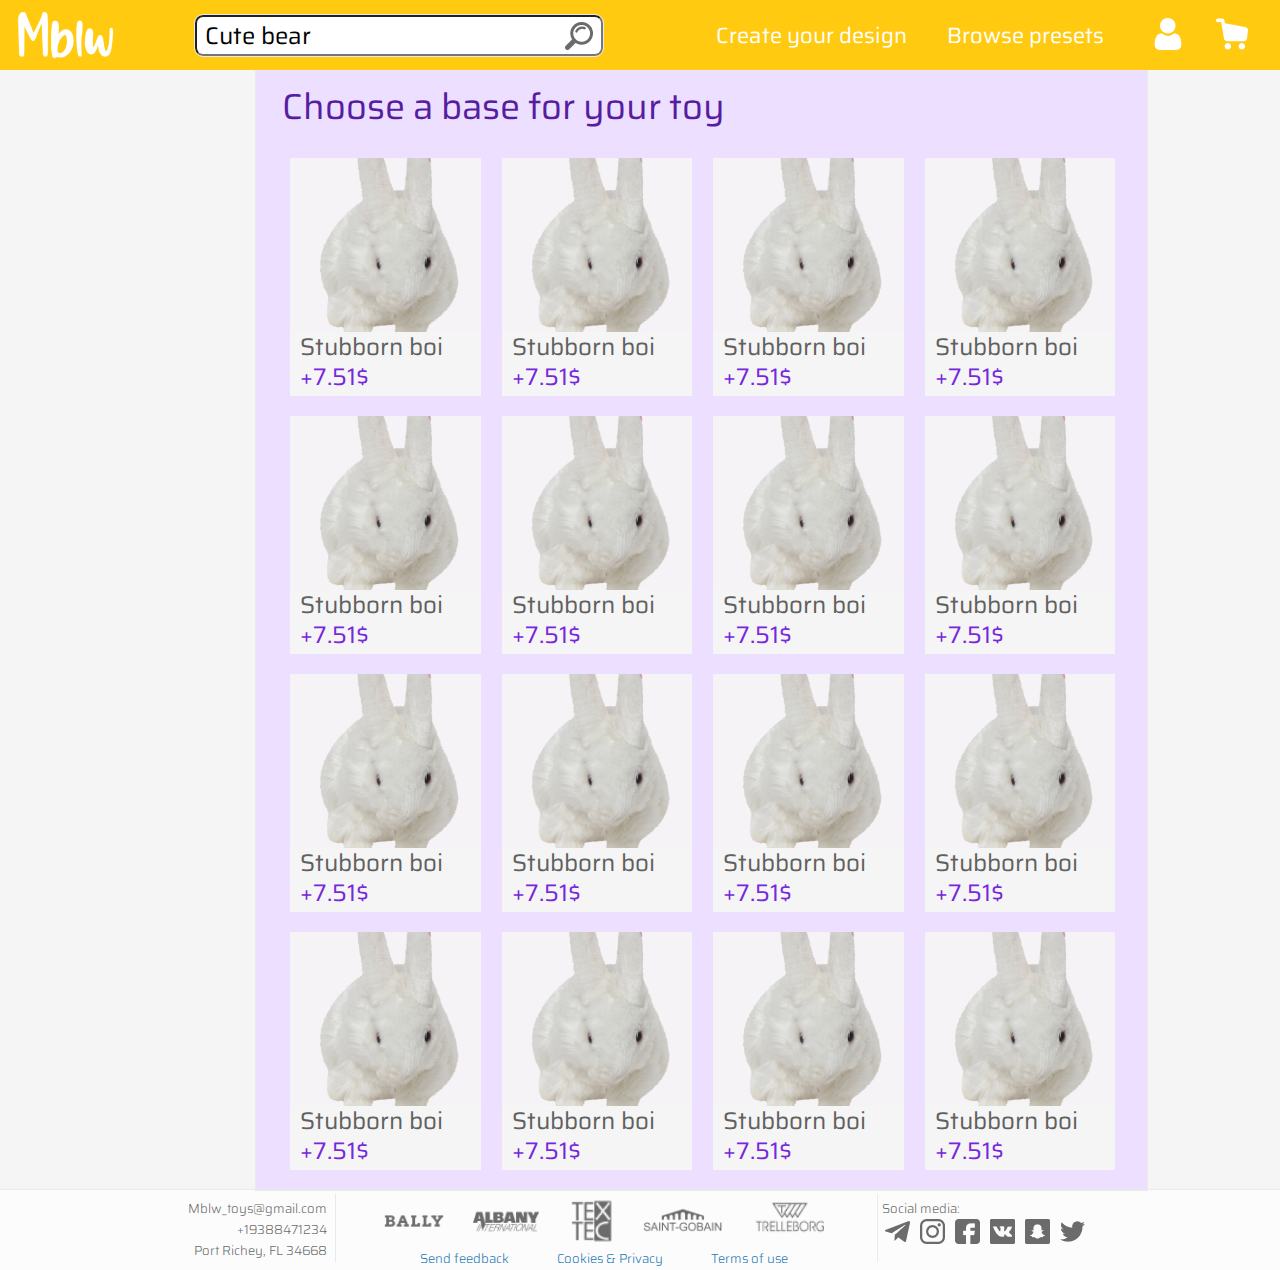
==== bases.html @ 90f0e3e6 "a" ====
<!DOCTYPE HTML>
<html>
<head>
<meta charset="utf-8">
<link href="styles.css" rel="stylesheet" type="text/css">
<title>Mblw - custom plush toys!</title>
</head>
<body>
	<div id="header">
		<a href="index.html"><img src="images/logos/logo.png" style="padding-top: 12px; padding-left: 16px; float: left; display: inline-block;"></a>
		<input type="text" id="query" value=" Cute bear">
		<a href="bases.html"><img src="images/icons/magnifier.png" style="margin-left: -38px; margin-bottom: -36px;"></a>
		<img class="header_icon_button" src="images/icons/shopping-cart.png">
		<img class="header_icon_button" src="images/icons/user.png">
		<div class="header_text_button" style="padding-right: 28px">
			Browse presets
		</div>
		<div class="header_text_button">
			<a href="bases.html">Create your design</a>
		</div>
	</div>
	<div id="shoplist">
		<h2 style="color: #571DA1; padding-top: 55px;">Choose a base for your toy</h2>
		<div class="card">
			<img src="images/toy/Base/-1117Wx1400H-4911650080-multi-MODEL.webp" style="width:100%; height: 174px; object-fit: cover;">
			<pricetag>Stubborn boi</pricetag>
			<pricetag style="color:#7827DD">+7.51$</pricetag>
		</div>
		<div class="card">
			<img src="images/toy/Base/-1117Wx1400H-4911650080-multi-MODEL.webp" style="width:100%; height: 174px; object-fit: cover;">
			<pricetag>Stubborn boi</pricetag>
			<pricetag style="color:#7827DD">+7.51$</pricetag>
		</div>
		<div class="card">
			<img src="images/toy/Base/-1117Wx1400H-4911650080-multi-MODEL.webp" style="width:100%; height: 174px; object-fit: cover;">
			<pricetag>Stubborn boi</pricetag>
			<pricetag style="color:#7827DD">+7.51$</pricetag>
		</div>
		<div class="card">
			<img src="images/toy/Base/-1117Wx1400H-4911650080-multi-MODEL.webp" style="width:100%; height: 174px; object-fit: cover;">
			<pricetag>Stubborn boi</pricetag>
			<pricetag style="color:#7827DD">+7.51$</pricetag>
		</div>
		<div class="card">
			<img src="images/toy/Base/-1117Wx1400H-4911650080-multi-MODEL.webp" style="width:100%; height: 174px; object-fit: cover;">
			<pricetag>Stubborn boi</pricetag>
			<pricetag style="color:#7827DD">+7.51$</pricetag>
		</div>
		<div class="card">
			<img src="images/toy/Base/-1117Wx1400H-4911650080-multi-MODEL.webp" style="width:100%; height: 174px; object-fit: cover;">
			<pricetag>Stubborn boi</pricetag>
			<pricetag style="color:#7827DD">+7.51$</pricetag>
		</div>
		<div class="card">
			<img src="images/toy/Base/-1117Wx1400H-4911650080-multi-MODEL.webp" style="width:100%; height: 174px; object-fit: cover;">
			<pricetag>Stubborn boi</pricetag>
			<pricetag style="color:#7827DD">+7.51$</pricetag>
		</div>
		<div class="card">
			<img src="images/toy/Base/-1117Wx1400H-4911650080-multi-MODEL.webp" style="width:100%; height: 174px; object-fit: cover;">
			<pricetag>Stubborn boi</pricetag>
			<pricetag style="color:#7827DD">+7.51$</pricetag>
		</div>
		<div class="card">
			<img src="images/toy/Base/-1117Wx1400H-4911650080-multi-MODEL.webp" style="width:100%; height: 174px; object-fit: cover;">
			<pricetag>Stubborn boi</pricetag>
			<pricetag style="color:#7827DD">+7.51$</pricetag>
		</div>
		<div class="card">
			<img src="images/toy/Base/-1117Wx1400H-4911650080-multi-MODEL.webp" style="width:100%; height: 174px; object-fit: cover;">
			<pricetag>Stubborn boi</pricetag>
			<pricetag style="color:#7827DD">+7.51$</pricetag>
		</div>
		<div class="card">
			<img src="images/toy/Base/-1117Wx1400H-4911650080-multi-MODEL.webp" style="width:100%; height: 174px; object-fit: cover;">
			<pricetag>Stubborn boi</pricetag>
			<pricetag style="color:#7827DD">+7.51$</pricetag>
		</div>
		<div class="card">
			<img src="images/toy/Base/-1117Wx1400H-4911650080-multi-MODEL.webp" style="width:100%; height: 174px; object-fit: cover;">
			<pricetag>Stubborn boi</pricetag>
			<pricetag style="color:#7827DD">+7.51$</pricetag>
		</div>
		<div class="card">
			<img src="images/toy/Base/-1117Wx1400H-4911650080-multi-MODEL.webp" style="width:100%; height: 174px; object-fit: cover;">
			<pricetag>Stubborn boi</pricetag>
			<pricetag style="color:#7827DD">+7.51$</pricetag>
		</div>
		<div class="card">
			<img src="images/toy/Base/-1117Wx1400H-4911650080-multi-MODEL.webp" style="width:100%; height: 174px; object-fit: cover;">
			<pricetag>Stubborn boi</pricetag>
			<pricetag style="color:#7827DD">+7.51$</pricetag>
		</div>
		<div class="card">
			<img src="images/toy/Base/-1117Wx1400H-4911650080-multi-MODEL.webp" style="width:100%; height: 174px; object-fit: cover;">
			<pricetag>Stubborn boi</pricetag>
			<pricetag style="color:#7827DD">+7.51$</pricetag>
		</div>
		<div class="card">
			<img src="images/toy/Base/-1117Wx1400H-4911650080-multi-MODEL.webp" style="width:100%; height: 174px; object-fit: cover;">
			<pricetag>Stubborn boi</pricetag>
			<pricetag style="color:#7827DD">+7.51$</pricetag>
		</div>
	</div>
	
	<div id="footer" align="center">
		<div align="right" style="display: inline-block; vertical-align: top; padding-top: 4px; padding-right: 4px;">
			<f>Mblw_toys@gmail.com</f><br/> <f>+19388471234</f><br/> <f>Port Richey, FL 34668</f><br/>
		</div>
		<div style="width: 1px; height: 68px; background: #EAEAEA; display: inline-block;"></div>
		<div align="center" style="display: inline-block; vertical-align: top; padding-top: 4px; padding-right: 4px;">
			<div style="display: block; padding-left: 32px; padding-right: 32px;">
				<img class="footer_picture" src="images/logos/bally.png">
				<img class="footer_picture" src="images/logos/albany-international.png">
				<img class="footer_picture" src="images/logos/Group.png">
				<img class="footer_picture" src="images/logos/saint-gobain.png">
				<img class="footer_picture" src="images/logos/trelleborg.png">
			</div>
			<div class="footer_text_button">Send feedback</div>
			<div class="footer_text_button">Cookies & Privacy</div>
			<div class="footer_text_button">Terms of use</div>
		</div>
		
		<div style="width: 1px; height: 68px; background: #EAEAEA; display: inline-block;"></div>
		<div align="left" style="display: inline-block; vertical-align: top; padding-top: 4px; padding-right: 4px;">
			<f>Social media:</f><br/>
			<img class="social_logo" src="images/icons/telegram.png">
			<img class="social_logo" src="images/icons/instagram-logo.png">
			<img class="social_logo" src="images/icons/facebook.png">
			<img class="social_logo" src="images/icons/vk-reproductor.png">
			<img class="social_logo" src="images/icons/snapchat.png">
			<img class="social_logo" src="images/icons/twitter.png">
		</div>
	</div>
</body>
</html>
---- styles.css ----
@charset "utf-8";
@import url('https://fonts.googleapis.com/css2?family=Saira&display=swap');
/* CSS Document */

body{
	background: #F5F5F5;
	margin: 0px;
}

#header{
	background: #FFCA0F;
	width: 100%;
	height: 70px;
	position: fixed;
}

.header_text_button{ 
	margin-left: 20px;
	margin-right: 20px;
	margin-top: 18px;
	font-family: 'Saira', sans-serif;
	font: bold;
	font-size: 22px;
	color: white;
	display: inline-block; 
	float: right;
}

.header_icon_button{ 
	display: inline-block; 
	float: right; 
	padding-top: 18px; 
	padding-right: 32px; 
	width: 32px;
	height: 32px;
}

#query{
	font-family: 'Saira', sans-serif;
	display: inline-block; 
	float: left; 
	height: 35px; 
	width: 400px; 
	margin-top: 15px; 
	margin-left: 80px;
	font-size: 24px;
	border-radius: 8px;
	outline: 1px solid #EAEAEA;
}

#landing{
	width: 80%;
	margin-left: 10%;
	background: #FFF;
	outline: 1px solid #EAEAEA;	
	display: inline-block;
}

#shoplist{
	width: 67.6%;
	margin-left: 20%;
	padding-left: 2%;
	display: inline-block;
	background: #EDDFFF;
	outline: 1px solid #EAEAEA;	
}

.card{
	width: 22%;
	margin-left: 1%;
	margin-right: 1%;
	background: #F5F5F5;
	display: inline-block;
	margin-bottom: 20px;
}

.landing_button{
	font-family: 'Saira', sans-serif;
	font-size: 24px;
	font-weight: 400;
	color: white;
	width: 355px;
	height: 44px;
	border-radius: 12px;
	padding-top: 6px;
	margin-top: 50px;
}

.footer_picture{
	height: 46px;
	padding-left: 12px;
	padding-right: 12px;
}

.footer_text_button{ 
	margin-left: 22px;
	margin-right: 22px;
	font-family: 'Saira', sans-serif;
	font-weight: 300;
	font-size: 13px;
	vertical-align: top;
	color: #1D79B3;
	display: inline-block; 
}

.social_logo{
	height: 25px;
	padding-left: 3px;
	padding-right: 3px;
}

h1{
	font-family: 'Saira', sans-serif;
	font-size: 64px;
	font-weight: 400;
	line-height: 120%;
}

h2{
	font-family: 'Saira', sans-serif;
	font-size: 36px;
	font-weight: 400;
	line-height: 120%;
}

pricetag{
	padding-left: 10px;
	color: #606060;
	font-family: 'Saira', sans-serif;
	font-size: 24px;
	font-weight: 400;
	display: block;
	margin-top: -8px;
}


p{
	font-family: 'Saira', sans-serif;
	font-size: 24px;
	font-weight: 300;
}

f{
	font-family: 'Saira', sans-serif;
	font-size: 13px;
	font-weight: 300;
}

a{
	text-decoration:none;
	color: inherit;
}

#footer{
	background: #FCFCFC;
	width: 100%;
	height: 76px;
	outline: 1px solid #EAEAEA;	
	padding-top: 4px;
	color: #6B6B6B;
}

#clear{ 
	clear: both; 
}
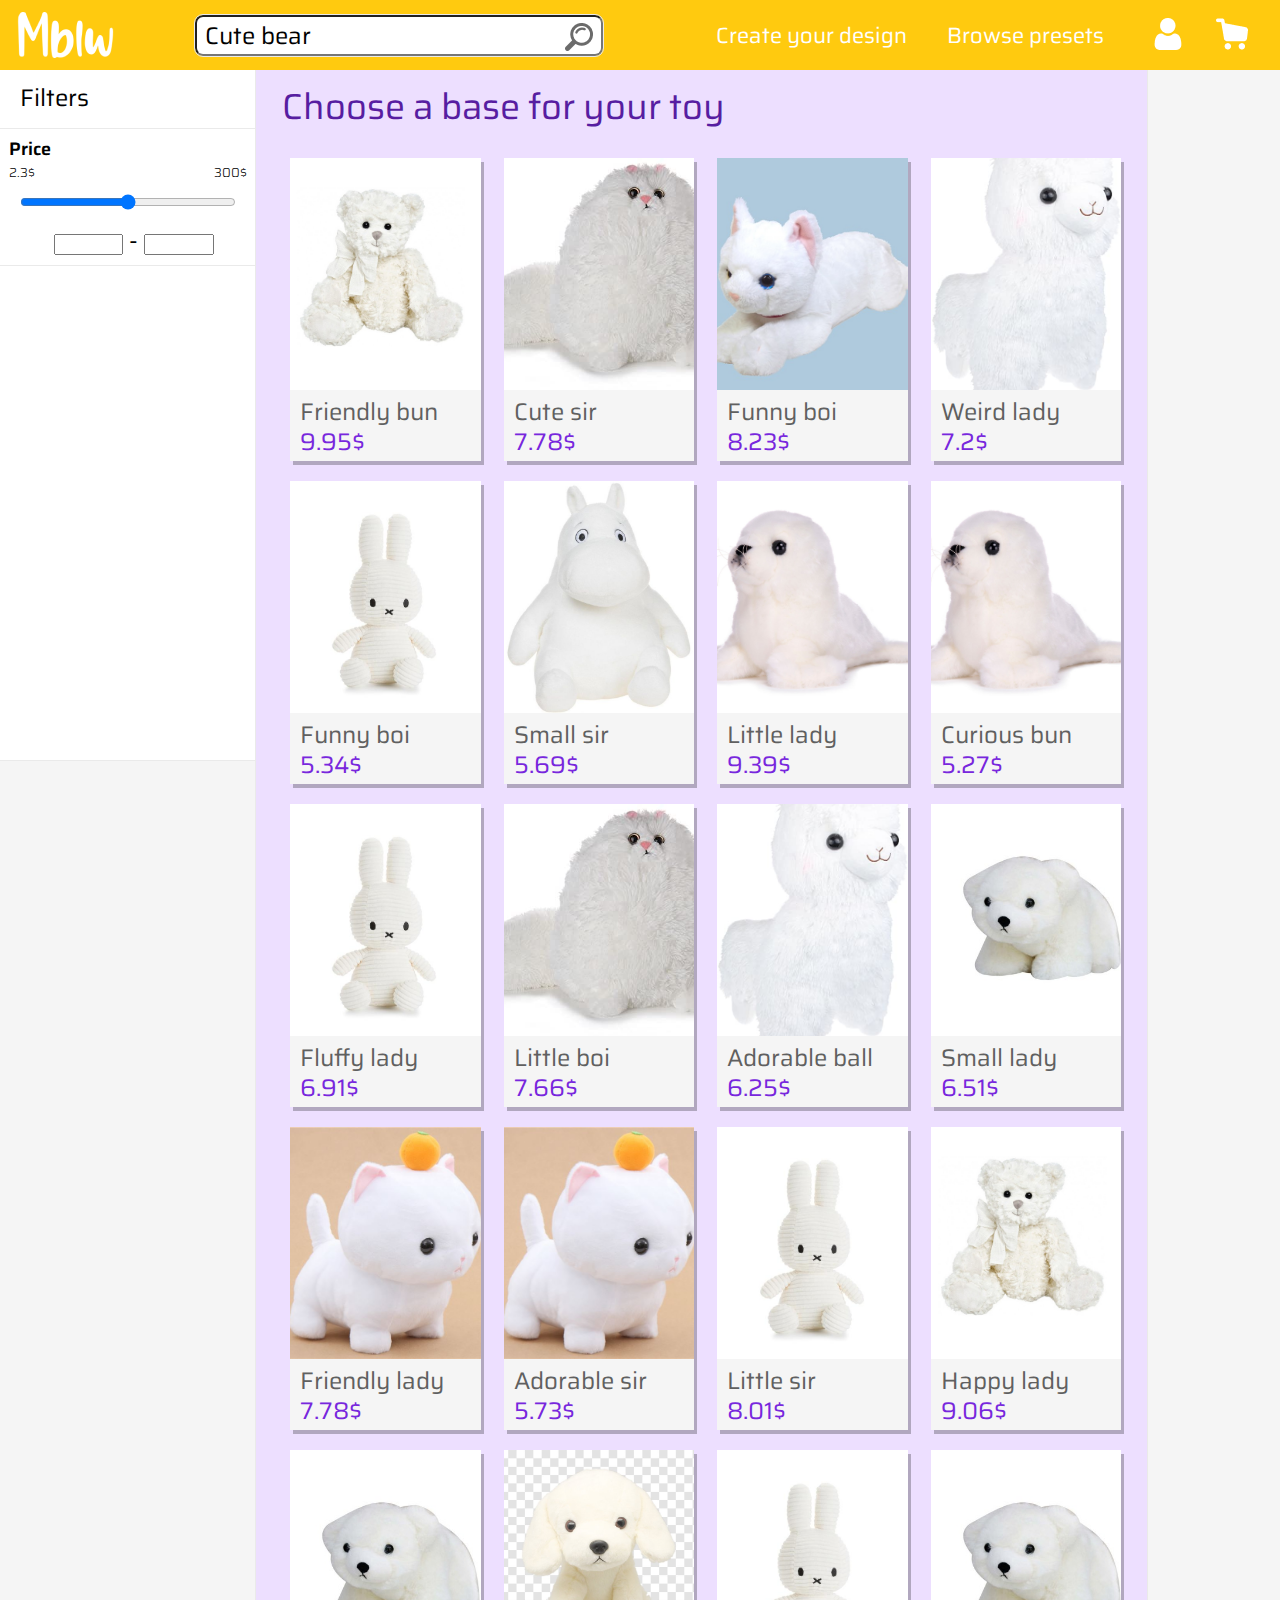
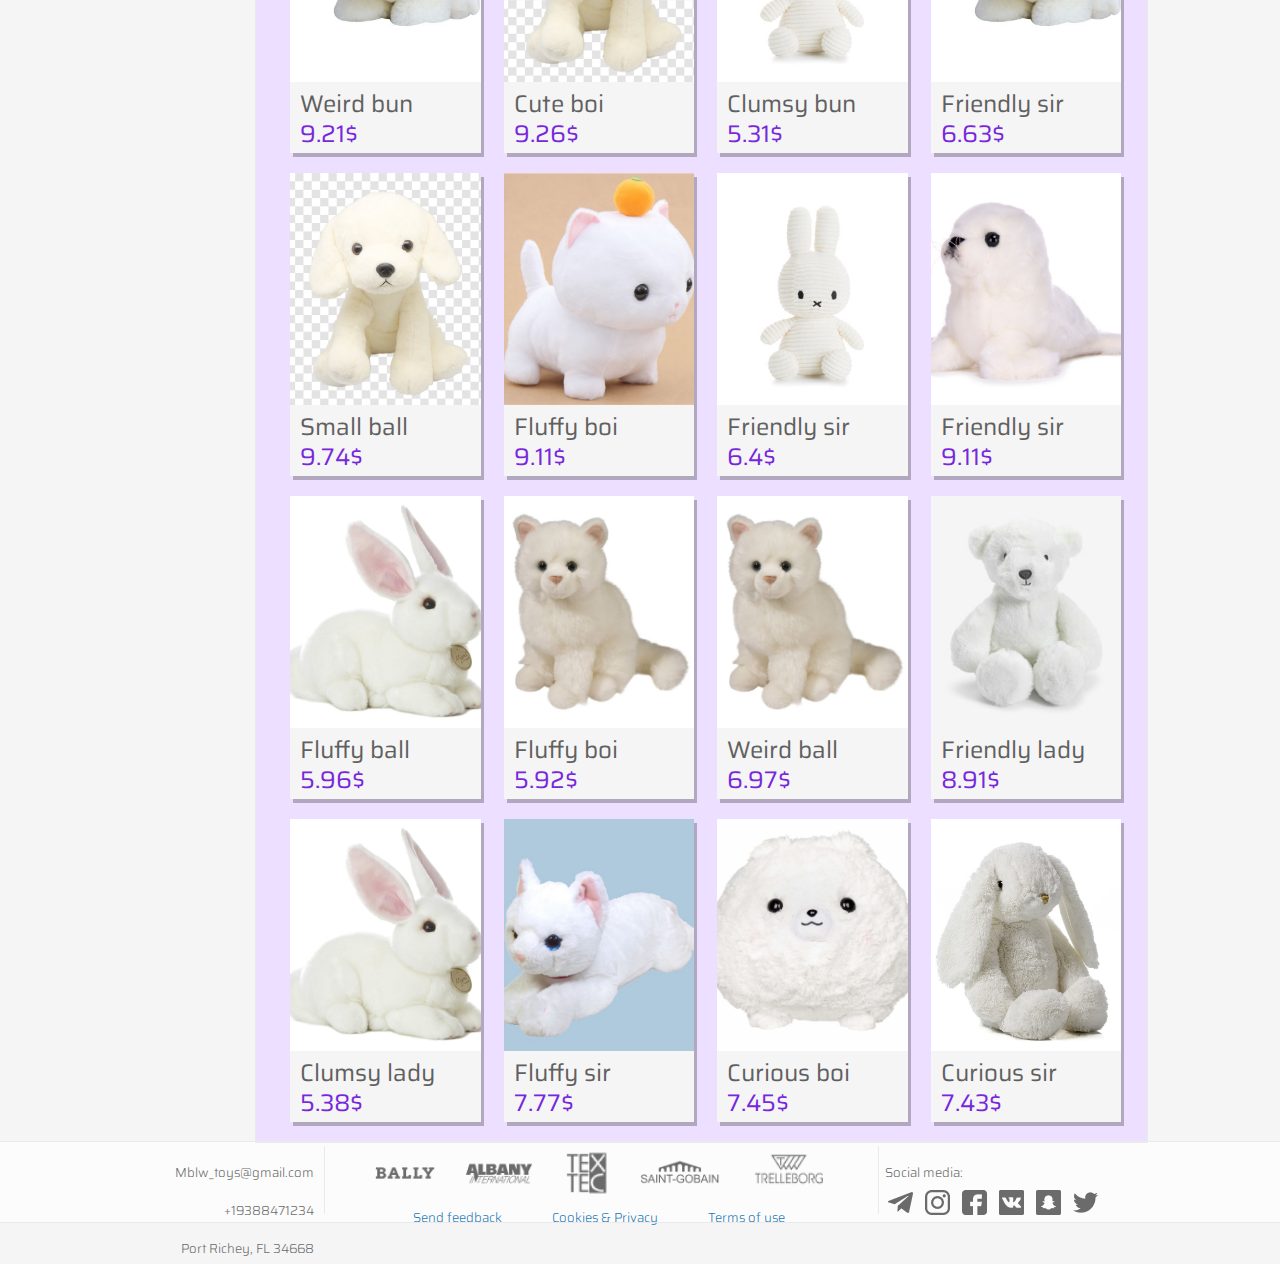
==== commit 92dbda37: "added js" ====
--- a/bases.html
+++ b/bases.html
@@ -5,11 +5,12 @@
 <link href="styles.css" rel="stylesheet" type="text/css">
 <title>Mblw - custom plush toys!</title>
 </head>
-<body>
+<body onload="initialize_list()">
+
 	<div id="header">
 		<a href="index.html"><img src="images/logos/logo.png" style="padding-top: 12px; padding-left: 16px; float: left; display: inline-block;"></a>
 		<input type="text" id="query" value=" Cute bear">
-		<a href="bases.html"><img src="images/icons/magnifier.png" style="margin-left: -38px; margin-bottom: -36px;"></a>
+		<a href="bases.html"><strong><img src="images/icons/magnifier.png" style="margin-left: -38px; margin-bottom: -24px;"></strong></a>
 		<img class="header_icon_button" src="images/icons/shopping-cart.png">
 		<img class="header_icon_button" src="images/icons/user.png">
 		<div class="header_text_button" style="padding-right: 28px">
@@ -19,87 +20,178 @@
 			<a href="bases.html">Create your design</a>
 		</div>
 	</div>
+	<div id="filters">
+		<h3 style="margin-left: 20px; margin-bottom: 16px;">Filters</h3>
+		<div id="price_filter">
+			<h4 style="padding-left: 9px; float: left; display: block; width: 100%; margin-bottom: 2px; margin-top: 10px;">Price</h4>
+			<f style="padding-left: 9px; float: left; display: flex;">2.3$</f>
+			<f style="padding-right: 9px; float: right; display: flex;">300$</f>
+			<input type="range" id="price" min="1" max="1000">
+			<input type="number" style="width: 24%; margin-left: 21%; margin-bottom: 10px;"> -
+			<input type="number" style="width: 24%; margin-bottom: 10px;">
+		</div>
+	</div>
 	<div id="shoplist">
 		<h2 style="color: #571DA1; padding-top: 55px;">Choose a base for your toy</h2>
 		<div class="card">
-			<img src="images/toy/Base/-1117Wx1400H-4911650080-multi-MODEL.webp" style="width:100%; height: 174px; object-fit: cover;">
-			<pricetag>Stubborn boi</pricetag>
-			<pricetag style="color:#7827DD">+7.51$</pricetag>
-		</div>
-		<div class="card">
-			<img src="images/toy/Base/-1117Wx1400H-4911650080-multi-MODEL.webp" style="width:100%; height: 174px; object-fit: cover;">
-			<pricetag>Stubborn boi</pricetag>
-			<pricetag style="color:#7827DD">+7.51$</pricetag>
-		</div>
-		<div class="card">
-			<img src="images/toy/Base/-1117Wx1400H-4911650080-multi-MODEL.webp" style="width:100%; height: 174px; object-fit: cover;">
-			<pricetag>Stubborn boi</pricetag>
-			<pricetag style="color:#7827DD">+7.51$</pricetag>
-		</div>
-		<div class="card">
-			<img src="images/toy/Base/-1117Wx1400H-4911650080-multi-MODEL.webp" style="width:100%; height: 174px; object-fit: cover;">
-			<pricetag>Stubborn boi</pricetag>
-			<pricetag style="color:#7827DD">+7.51$</pricetag>
-		</div>
-		<div class="card">
-			<img src="images/toy/Base/-1117Wx1400H-4911650080-multi-MODEL.webp" style="width:100%; height: 174px; object-fit: cover;">
-			<pricetag>Stubborn boi</pricetag>
-			<pricetag style="color:#7827DD">+7.51$</pricetag>
-		</div>
-		<div class="card">
-			<img src="images/toy/Base/-1117Wx1400H-4911650080-multi-MODEL.webp" style="width:100%; height: 174px; object-fit: cover;">
-			<pricetag>Stubborn boi</pricetag>
-			<pricetag style="color:#7827DD">+7.51$</pricetag>
-		</div>
-		<div class="card">
-			<img src="images/toy/Base/-1117Wx1400H-4911650080-multi-MODEL.webp" style="width:100%; height: 174px; object-fit: cover;">
-			<pricetag>Stubborn boi</pricetag>
-			<pricetag style="color:#7827DD">+7.51$</pricetag>
-		</div>
-		<div class="card">
-			<img src="images/toy/Base/-1117Wx1400H-4911650080-multi-MODEL.webp" style="width:100%; height: 174px; object-fit: cover;">
-			<pricetag>Stubborn boi</pricetag>
-			<pricetag style="color:#7827DD">+7.51$</pricetag>
-		</div>
-		<div class="card">
-			<img src="images/toy/Base/-1117Wx1400H-4911650080-multi-MODEL.webp" style="width:100%; height: 174px; object-fit: cover;">
-			<pricetag>Stubborn boi</pricetag>
-			<pricetag style="color:#7827DD">+7.51$</pricetag>
-		</div>
-		<div class="card">
-			<img src="images/toy/Base/-1117Wx1400H-4911650080-multi-MODEL.webp" style="width:100%; height: 174px; object-fit: cover;">
-			<pricetag>Stubborn boi</pricetag>
-			<pricetag style="color:#7827DD">+7.51$</pricetag>
-		</div>
-		<div class="card">
-			<img src="images/toy/Base/-1117Wx1400H-4911650080-multi-MODEL.webp" style="width:100%; height: 174px; object-fit: cover;">
-			<pricetag>Stubborn boi</pricetag>
-			<pricetag style="color:#7827DD">+7.51$</pricetag>
-		</div>
-		<div class="card">
-			<img src="images/toy/Base/-1117Wx1400H-4911650080-multi-MODEL.webp" style="width:100%; height: 174px; object-fit: cover;">
-			<pricetag>Stubborn boi</pricetag>
-			<pricetag style="color:#7827DD">+7.51$</pricetag>
-		</div>
-		<div class="card">
-			<img src="images/toy/Base/-1117Wx1400H-4911650080-multi-MODEL.webp" style="width:100%; height: 174px; object-fit: cover;">
-			<pricetag>Stubborn boi</pricetag>
-			<pricetag style="color:#7827DD">+7.51$</pricetag>
-		</div>
-		<div class="card">
-			<img src="images/toy/Base/-1117Wx1400H-4911650080-multi-MODEL.webp" style="width:100%; height: 174px; object-fit: cover;">
-			<pricetag>Stubborn boi</pricetag>
-			<pricetag style="color:#7827DD">+7.51$</pricetag>
-		</div>
-		<div class="card">
-			<img src="images/toy/Base/-1117Wx1400H-4911650080-multi-MODEL.webp" style="width:100%; height: 174px; object-fit: cover;">
-			<pricetag>Stubborn boi</pricetag>
-			<pricetag style="color:#7827DD">+7.51$</pricetag>
-		</div>
-		<div class="card">
-			<img src="images/toy/Base/-1117Wx1400H-4911650080-multi-MODEL.webp" style="width:100%; height: 174px; object-fit: cover;">
-			<pricetag>Stubborn boi</pricetag>
-			<pricetag style="color:#7827DD">+7.51$</pricetag>
+			<img src="images/toy/Base/ (1).jpg" class="card_img">
+			<nametag>Stubborn boi</nametag>
+			<pricetag>300$</pricetag>
+		</div>
+		<div class="card">
+			<img src="images/toy/Base/ (20).jpg" class="card_img">
+			<nametag>Happy bear</nametag>
+			<pricetag>300$</pricetag>
+		</div>
+		<div class="card">
+			<img src="images/toy/Base/ (1).jpg" class="card_img">
+			<nametag>Stubborn boi</nametag>
+			<pricetag>300$</pricetag>
+		</div>
+		<div class="card">
+			<img src="images/toy/Base/ (20).jpg" class="card_img">
+			<nametag>Happy bear</nametag>
+			<pricetag>300$</pricetag>
+		</div>
+		<div class="card">
+			<img src="images/toy/Base/ (1).jpg" class="card_img">
+			<nametag>Stubborn boi</nametag>
+			<pricetag>300$</pricetag>
+		</div>
+		<div class="card">
+			<img src="images/toy/Base/ (20).jpg" class="card_img">
+			<nametag>Happy bear</nametag>
+			<pricetag>300$</pricetag>
+		</div>
+		<div class="card">
+			<img src="images/toy/Base/ (1).jpg" class="card_img">
+			<nametag>Stubborn boi</nametag>
+			<pricetag>300$</pricetag>
+		</div>
+		<div class="card">
+			<img src="images/toy/Base/ (20).jpg" class="card_img">
+			<nametag>Happy bear</nametag>
+			<pricetag>300$</pricetag>
+		</div>
+		<div class="card">
+			<img src="images/toy/Base/ (1).jpg" class="card_img">
+			<nametag>Stubborn boi</nametag>
+			<pricetag>300$</pricetag>
+		</div>
+		<div class="card">
+			<img src="images/toy/Base/ (20).jpg" class="card_img">
+			<nametag>Happy bear</nametag>
+			<pricetag>300$</pricetag>
+		</div>
+		<div class="card">
+			<img src="images/toy/Base/ (1).jpg" class="card_img">
+			<nametag>Stubborn boi</nametag>
+			<pricetag>300$</pricetag>
+		</div>
+		<div class="card">
+			<img src="images/toy/Base/ (20).jpg" class="card_img">
+			<nametag>Happy bear</nametag>
+			<pricetag>300$</pricetag>
+		</div>
+		<div class="card">
+			<img src="images/toy/Base/ (1).jpg" class="card_img">
+			<nametag>Stubborn boi</nametag>
+			<pricetag>300$</pricetag>
+		</div>
+		<div class="card">
+			<img src="images/toy/Base/ (20).jpg" class="card_img">
+			<nametag>Happy bear</nametag>
+			<pricetag>300$</pricetag>
+		</div>
+		<div class="card">
+			<img src="images/toy/Base/ (1).jpg" class="card_img">
+			<nametag>Stubborn boi</nametag>
+			<pricetag>300$</pricetag>
+		</div>
+		<div class="card">
+			<img src="images/toy/Base/ (20).jpg" class="card_img">
+			<nametag>Happy bear</nametag>
+			<pricetag>300$</pricetag>
+		</div>
+		<div class="card">
+			<img src="images/toy/Base/ (1).jpg" class="card_img">
+			<nametag>Stubborn boi</nametag>
+			<pricetag>300$</pricetag>
+		</div>
+		<div class="card">
+			<img src="images/toy/Base/ (20).jpg" class="card_img">
+			<nametag>Happy bear</nametag>
+			<pricetag>300$</pricetag>
+		</div>
+		<div class="card">
+			<img src="images/toy/Base/ (1).jpg" class="card_img">
+			<nametag>Stubborn boi</nametag>
+			<pricetag>300$</pricetag>
+		</div>
+		<div class="card">
+			<img src="images/toy/Base/ (20).jpg" class="card_img">
+			<nametag>Happy bear</nametag>
+			<pricetag>300$</pricetag>
+		</div>
+		<div class="card">
+			<img src="images/toy/Base/ (1).jpg" class="card_img">
+			<nametag>Stubborn boi</nametag>
+			<pricetag>300$</pricetag>
+		</div>
+		<div class="card">
+			<img src="images/toy/Base/ (20).jpg" class="card_img">
+			<nametag>Happy bear</nametag>
+			<pricetag>300$</pricetag>
+		</div>
+		<div class="card">
+			<img src="images/toy/Base/ (1).jpg" class="card_img">
+			<nametag>Stubborn boi</nametag>
+			<pricetag>300$</pricetag>
+		</div>
+		<div class="card">
+			<img src="images/toy/Base/ (20).jpg" class="card_img">
+			<nametag>Happy bear</nametag>
+			<pricetag>300$</pricetag>
+		</div>
+		<div class="card">
+			<img src="images/toy/Base/ (1).jpg" class="card_img">
+			<nametag>Stubborn boi</nametag>
+			<pricetag>300$</pricetag>
+		</div>
+		<div class="card">
+			<img src="images/toy/Base/ (20).jpg" class="card_img">
+			<nametag>Happy bear</nametag>
+			<pricetag>300$</pricetag>
+		</div>
+		<div class="card">
+			<img src="images/toy/Base/ (1).jpg" class="card_img">
+			<nametag>Stubborn boi</nametag>
+			<pricetag>300$</pricetag>
+		</div>
+		<div class="card">
+			<img src="images/toy/Base/ (20).jpg" class="card_img">
+			<nametag>Happy bear</nametag>
+			<pricetag>300$</pricetag>
+		</div>
+		<div class="card">
+			<img src="images/toy/Base/ (1).jpg" class="card_img">
+			<nametag>Stubborn boi</nametag>
+			<pricetag>300$</pricetag>
+		</div>
+		<div class="card">
+			<img src="images/toy/Base/ (20).jpg" class="card_img">
+			<nametag>Happy bear</nametag>
+			<pricetag>300$</pricetag>
+		</div>
+		<div class="card">
+			<img src="images/toy/Base/ (1).jpg" class="card_img">
+			<nametag>Stubborn boi</nametag>
+			<pricetag>300$</pricetag>
+		</div>
+		<div class="card">
+			<img src="images/toy/Base/ (20).jpg" class="card_img">
+			<nametag>Happy bear</nametag>
+			<pricetag>300$</pricetag>
 		</div>
 	</div>
 	
@@ -132,5 +224,6 @@
 			<img class="social_logo" src="images/icons/twitter.png">
 		</div>
 	</div>
+	<script src="random_list.js"></script>
 </body>
 </html>
--- a/styles.css
+++ b/styles.css
@@ -3,6 +3,8 @@
 /* CSS Document */
 
 body{
+	font-family: 'Saira', sans-serif;
+	font-size: 24px;
 	background: #F5F5F5;
 	margin: 0px;
 }
@@ -48,6 +50,12 @@
 	outline: 1px solid #EAEAEA;
 }
 
+#price{
+	width: 84%;	
+	margin-left: 8%;
+	margin-bottom: 12px;
+}
+
 #landing{
 	width: 80%;
 	margin-left: 10%;
@@ -58,11 +66,28 @@
 
 #shoplist{
 	width: 67.6%;
-	margin-left: 20%;
 	padding-left: 2%;
 	display: inline-block;
 	background: #EDDFFF;
 	outline: 1px solid #EAEAEA;	
+}
+
+#filters{
+	padding-top: 60px;
+	width: 20%;
+	display: inline-block;
+	background: #FFF;
+	outline: 1px solid #EAEAEA;	
+	height: 700px;
+	float: left;
+}
+
+#price_filter{
+	width: 100%;
+	display: inline-block;
+	background: #FFF;
+	outline: 1px solid #EAEAEA;	
+	float: left;
 }
 
 .card{
@@ -72,6 +97,13 @@
 	background: #F5F5F5;
 	display: inline-block;
 	margin-bottom: 20px;
+	box-shadow: 3px 4px rgba(0, 0, 0, .25);
+}
+
+.card_img{
+	width:100%; 
+	height: 232px; 
+	object-fit: cover;
 }
 
 .landing_button{
@@ -123,9 +155,24 @@
 	line-height: 120%;
 }
 
+h3{
+	font-family: 'Saira', sans-serif;
+	font-size: 24px;
+	font-weight: 400;
+	line-height: 120%;
+}
+
+h4{
+	font-family: 'Saira', sans-serif;
+	font-size: 18px;
+	font-weight: 600;
+	line-height: 120%;
+}
+
+
 pricetag{
 	padding-left: 10px;
-	color: #606060;
+	color: #7827DD;
 	font-family: 'Saira', sans-serif;
 	font-size: 24px;
 	font-weight: 400;
@@ -133,6 +180,15 @@
 	margin-top: -8px;
 }
 
+nametag{
+	padding-left: 10px;
+	color: #606060;
+	font-family: 'Saira', sans-serif;
+	font-size: 24px;
+	font-weight: 400;
+	display: block;
+	margin-top: -8px;
+}
 
 p{
 	font-family: 'Saira', sans-serif;
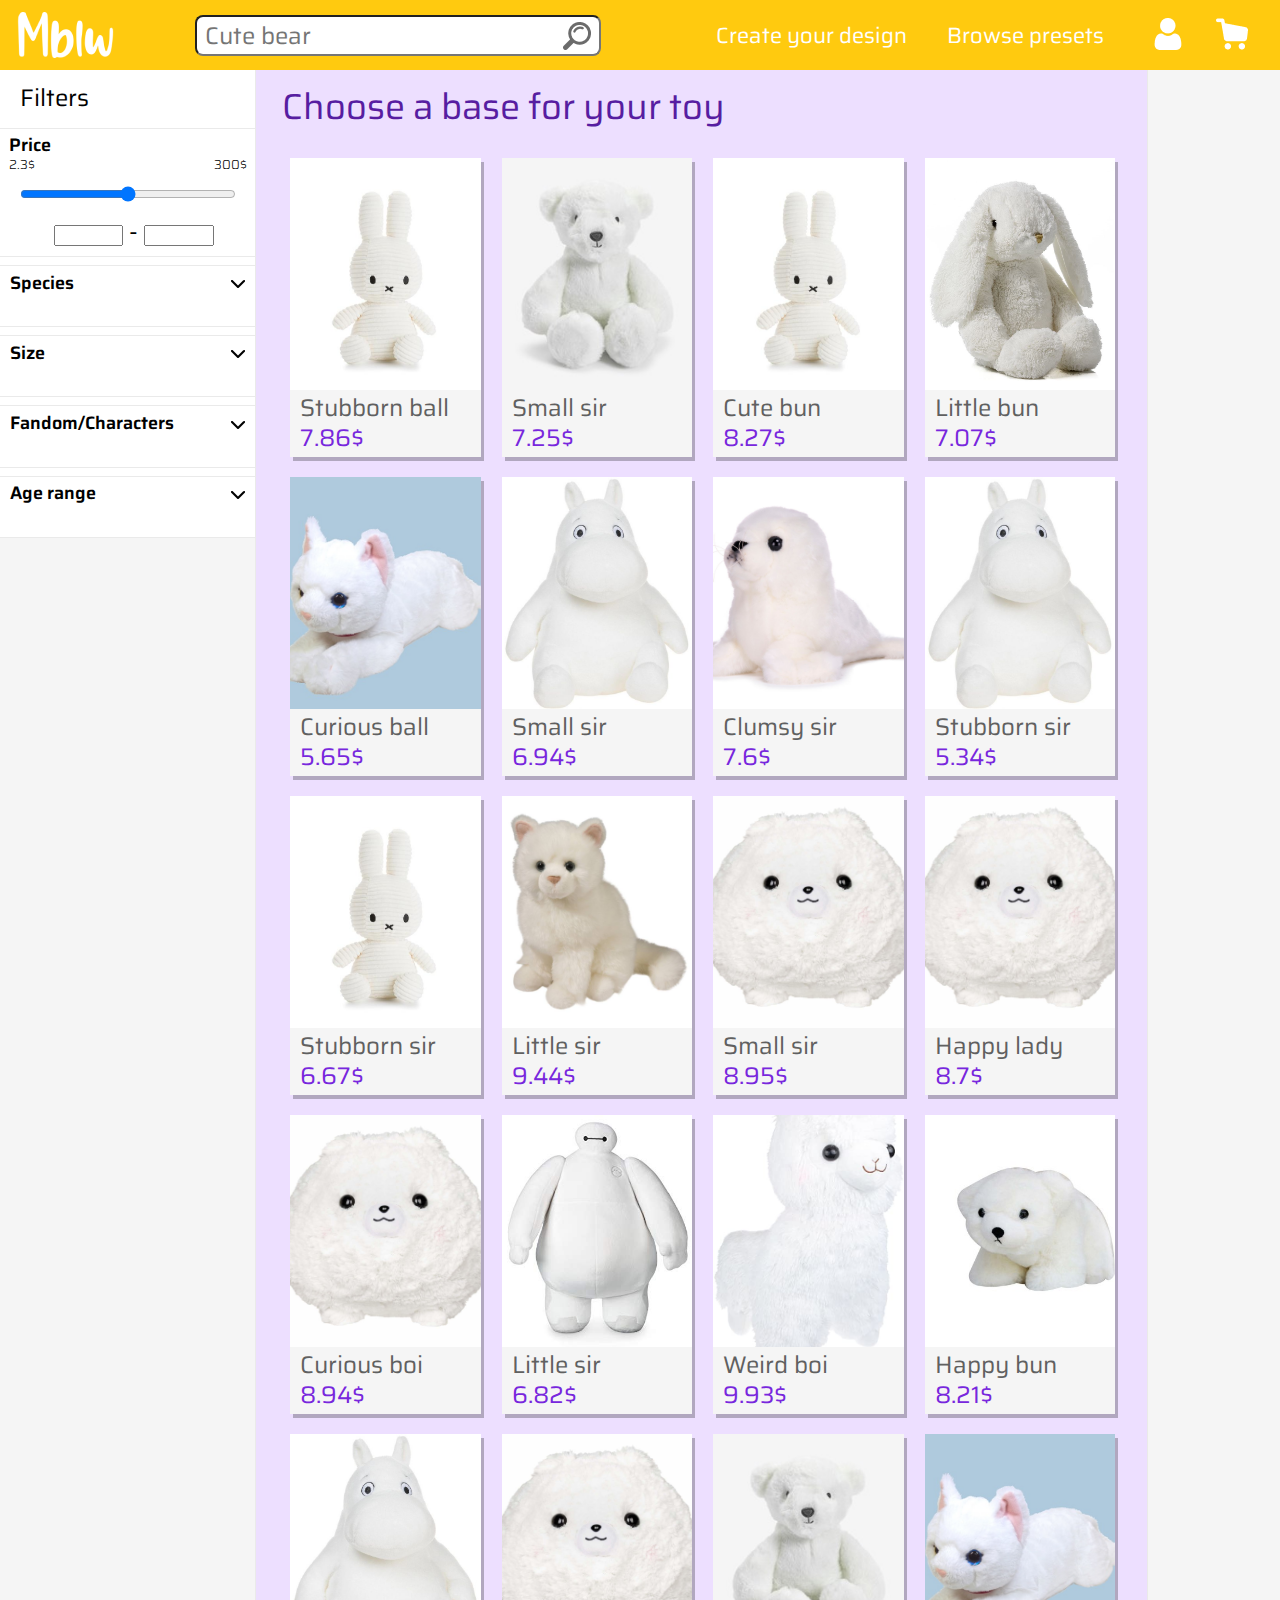
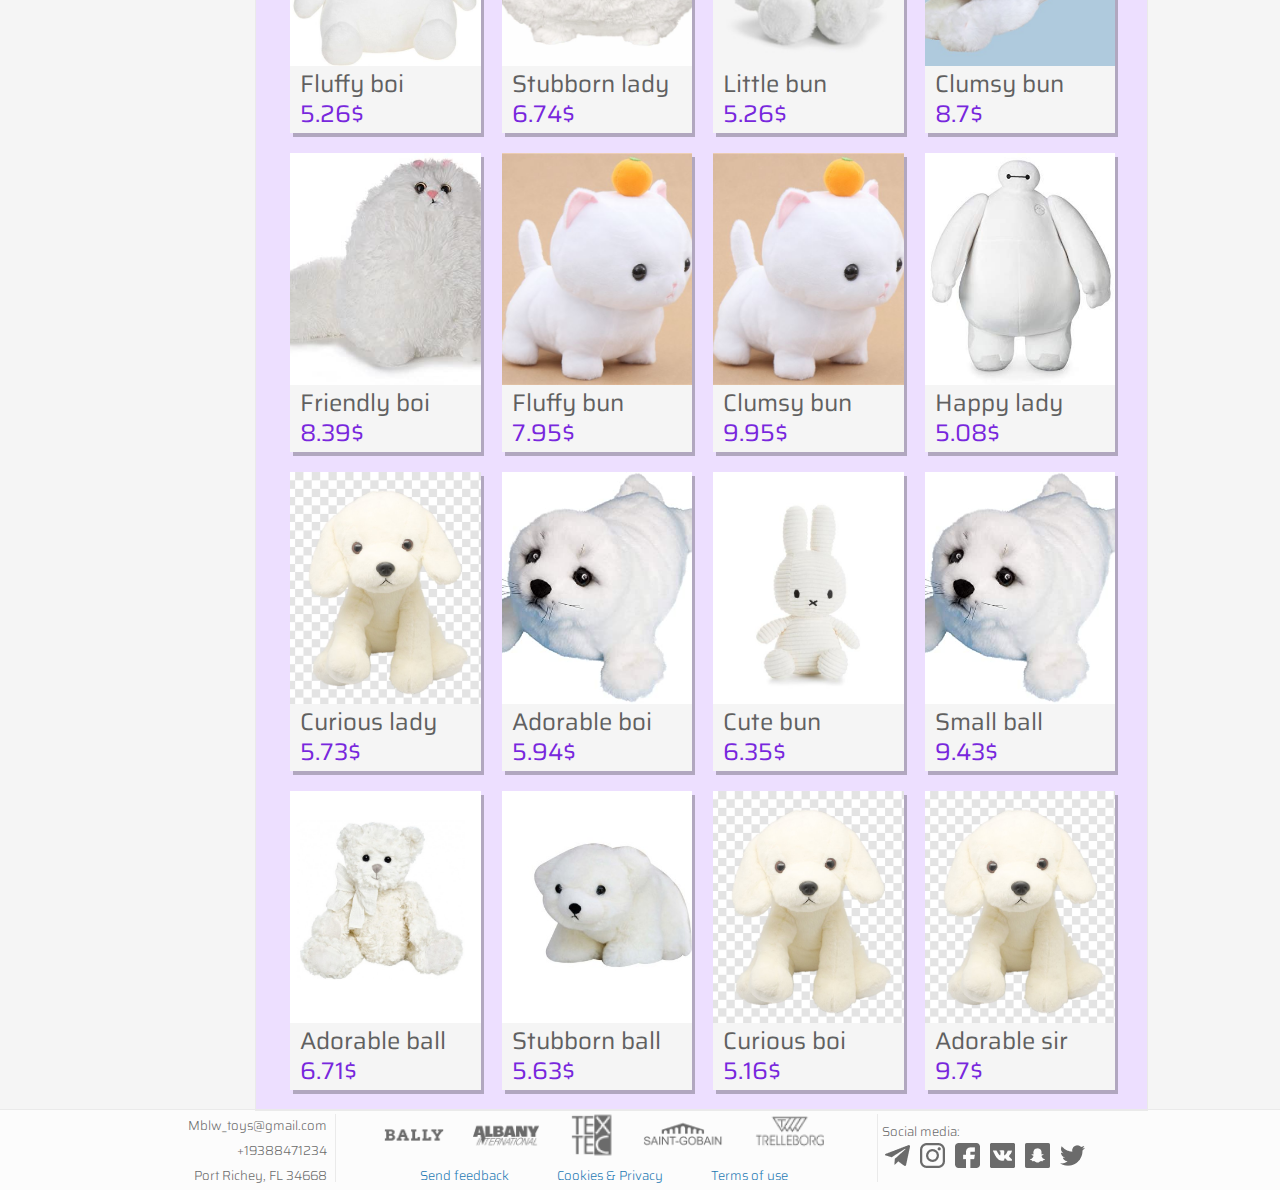
==== commit 58edc7db: "finished the second page" ====
--- a/bases.html
+++ b/bases.html
@@ -9,8 +9,8 @@
 
 	<div id="header">
 		<a href="index.html"><img src="images/logos/logo.png" style="padding-top: 12px; padding-left: 16px; float: left; display: inline-block;"></a>
-		<input type="text" id="query" value=" Cute bear">
-		<a href="bases.html"><strong><img src="images/icons/magnifier.png" style="margin-left: -38px; margin-bottom: -24px;"></strong></a>
+		<input type="text" id="query" placeholder="Cute bear">
+		<a href="bases.html"><strong><img src="images/icons/magnifier.png" style="margin-left: -38px; margin-bottom: -32px;"></strong></a>
 		<img class="header_icon_button" src="images/icons/shopping-cart.png">
 		<img class="header_icon_button" src="images/icons/user.png">
 		<div class="header_text_button" style="padding-right: 28px">
@@ -30,6 +30,109 @@
 			<input type="number" style="width: 24%; margin-left: 21%; margin-bottom: 10px;"> -
 			<input type="number" style="width: 24%; margin-bottom: 10px;">
 		</div>
+		<div class="filter_set">
+			<button class="collapsible"><h4>Species</h4><img src="images/icons/arrow.png" class="list_caret"></button>
+			<div class="content">  					
+				<label class="container">
+  					<input type="checkbox" checked><f>Bear</f>
+					<span class="checkmark"></span>
+				</label>
+				<label class="container">
+  					<input type="checkbox" checked><f>Cat</f>
+					<span class="checkmark"></span>
+				</label>
+				<label class="container">
+  					<input type="checkbox" checked><f>Dog</f>
+					<span class="checkmark"></span>
+				</label>
+				<label class="container">
+  					<input type="checkbox" checked><f>Rabbit/bunny</f>
+					<span class="checkmark"></span>
+				</label>
+				<label class="container">
+  					<input type="checkbox" checked><f>Unicorn</f>
+					<span class="checkmark"></span>
+				</label>
+			<div class="list_expand_button">Show all (31 more)...</div>
+			</div>
+		</div>
+		<div class="filter_set">
+			<button class="collapsible"><h4>Size</h4><img src="images/icons/arrow.png" class="list_caret"></button>
+			<div class="content">  					
+				<label class="container">
+  					<input type="checkbox" checked><f>XS</f>
+					<span class="checkmark"></span>
+				</label>
+				<label class="container">
+  					<input type="checkbox" checked><f>S</f>
+					<span class="checkmark"></span>
+				</label>
+				<label class="container">
+  					<input type="checkbox" checked><f>M</f>
+					<span class="checkmark"></span>
+				</label>
+				<label class="container">
+  					<input type="checkbox" checked><f>L</f>
+					<span class="checkmark"></span>
+				</label>
+				<label class="container">
+  					<input type="checkbox" checked><f>XL</f>
+					<span class="checkmark"></span>
+				</label>
+			<div class="list_expand_button">Show all (8)...</div>
+			</div>
+		</div>
+        <div class="filter_set">
+			<button class="collapsible"><h4>Fandom/Characters</h4><img src="images/icons/arrow.png" class="list_caret"></button>
+			<div class="content">  					
+				<label class="container">
+  					<input type="checkbox" checked><f>Original character</f>
+					<span class="checkmark"></span>
+				</label>
+				<label class="container">
+  					<input type="checkbox" checked><f>Harry Potter</f>
+					<span class="checkmark"></span>
+				</label>
+				<label class="container">
+  					<input type="checkbox" checked><f>Pokemon</f>
+					<span class="checkmark"></span>
+				</label>
+				<label class="container">
+  					<input type="checkbox" checked><f>How to Train Your Dragon</f>
+					<span class="checkmark"></span>
+				</label>
+				<label class="container">
+  					<input type="checkbox" checked><f>Warrior Cats</f>
+					<span class="checkmark"></span>
+				</label>
+			<div class="list_expand_button">Show all (104)...</div>
+			</div>
+		</div>
+        <div class="filter_set">
+			<button class="collapsible"><h4>Age range</h4><img src="images/icons/arrow.png" class="list_caret"></button>
+			<div class="content">  					
+				<label class="container">
+  					<input type="checkbox" checked><f>0+</f>
+					<span class="checkmark"></span>
+				</label>
+				<label class="container">
+  					<input type="checkbox" checked><f>3+</f>
+					<span class="checkmark"></span>
+				</label>
+				<label class="container">
+  					<input type="checkbox" checked><f>7+</f>
+					<span class="checkmark"></span>
+				</label>
+				<label class="container">
+  					<input type="checkbox"><f>12+</f>
+					<span class="checkmark"></span>
+				</label>
+				<label class="container" style="margin-bottom: 12px;">
+  					<input type="checkbox"><f>16+</f>
+					<span class="checkmark"></span>
+				</label>
+			</div>
+		</div>
 	</div>
 	<div id="shoplist">
 		<h2 style="color: #571DA1; padding-top: 55px;">Choose a base for your toy</h2>
@@ -196,11 +299,11 @@
 	</div>
 	
 	<div id="footer" align="center">
-		<div align="right" style="display: inline-block; vertical-align: top; padding-top: 4px; padding-right: 4px;">
+		<div align="right" style="display: inline-block; vertical-align: top; margin-top: -2px; padding-right: 4px;">
 			<f>Mblw_toys@gmail.com</f><br/> <f>+19388471234</f><br/> <f>Port Richey, FL 34668</f><br/>
 		</div>
 		<div style="width: 1px; height: 68px; background: #EAEAEA; display: inline-block;"></div>
-		<div align="center" style="display: inline-block; vertical-align: top; padding-top: 4px; padding-right: 4px;">
+		<div align="center" style="display: inline-block; vertical-align: top; margin-top: -2px; padding-right: 4px;">
 			<div style="display: block; padding-left: 32px; padding-right: 32px;">
 				<img class="footer_picture" src="images/logos/bally.png">
 				<img class="footer_picture" src="images/logos/albany-international.png">
@@ -225,5 +328,6 @@
 		</div>
 	</div>
 	<script src="random_list.js"></script>
+	<script src="collapsibles.js"></script>
 </body>
 </html>
--- a/styles.css
+++ b/styles.css
@@ -4,7 +4,6 @@
 
 body{
 	font-family: 'Saira', sans-serif;
-	font-size: 24px;
 	background: #F5F5F5;
 	margin: 0px;
 }
@@ -14,6 +13,7 @@
 	width: 100%;
 	height: 70px;
 	position: fixed;
+    z-index:99;
 }
 
 .header_text_button{ 
@@ -42,18 +42,19 @@
 	display: inline-block; 
 	float: left; 
 	height: 35px; 
-	width: 400px; 
+	width: 392px; 
+    padding-left: 8px;
 	margin-top: 15px; 
 	margin-left: 80px;
 	font-size: 24px;
 	border-radius: 8px;
-	outline: 1px solid #EAEAEA;
 }
 
 #price{
 	width: 84%;	
 	margin-left: 8%;
-	margin-bottom: 12px;
+	margin-bottom: -10px;
+	margin-top: -10px;
 }
 
 #landing{
@@ -78,7 +79,6 @@
 	display: inline-block;
 	background: #FFF;
 	outline: 1px solid #EAEAEA;	
-	height: 700px;
 	float: left;
 }
 
@@ -88,6 +88,7 @@
 	background: #FFF;
 	outline: 1px solid #EAEAEA;	
 	float: left;
+	font-size: 24px;
 }
 
 .card{
@@ -135,12 +136,116 @@
 	display: inline-block; 
 }
 
+.list_expand_button{
+	padding: 0px;
+	margin: 0px;
+	margin-top: 2px;
+	width: 90%;
+	max-width: 100%;
+	font-family: 'Saira', sans-serif;
+	font-weight: 300;
+	font-size: 13px;
+	vertical-align: top;
+	text-align: center;
+	color: #1D79B3;
+	display: inline-block; 
+}
+
+.list_caret{
+	position: relative;
+	left: 90%;
+	top: -24px;
+	-ms-top: -49px;
+}
+
+.collapsible[active='true'] > .list_caret {
+    transform: scale(1.6) rotate(-90deg);
+}
+
 .social_logo{
 	height: 25px;
 	padding-left: 3px;
 	padding-right: 3px;
 }
 
+.collapsible {
+	background-color: #FFF;
+	color: black;
+	cursor: pointer;
+	height: 36px;
+	width: 100%;
+	text-align: left;
+	outline: none;
+	border: none;
+	padding: 0px;
+	margin: 0px;
+	padding-left: 10px;
+}
+
+.active, .collapsible:hover {
+  background-color: #FAFAFA;
+}
+
+.content {
+	padding: 0 0 0 16px;
+	max-height: 0;
+	overflow: hidden;
+	transition: max-height 0.1s ease;
+}
+
+.filter_set{
+	width: 100%;
+	display: inline-block;
+	background: #FFF;
+	outline: 1px solid #EAEAEA;	
+	float: left;
+	font-size: 24px;
+	padding-top: 0px;
+	margin-top: 10px;
+}
+
+.container {
+	display: block;
+	position: relative;
+	padding-left: 28px;
+	margin-top: -6px;
+	cursor: pointer;
+	-webkit-user-select: none;
+	-moz-user-select: none;
+	-ms-user-select: none;
+	user-select: none;
+}
+
+.container input {
+	display: none;
+}
+
+.checkmark {
+	position: absolute;
+	top: 12px;
+	left: 0px;
+	height: 17px;
+	width: 17px;
+	background-color: #FEFEFE;
+	outline: 1px solid #EAEAEA;
+}
+
+.container:hover input ~ .checkmark {
+	background-color: #EEE;
+}
+
+.checkmark:after {
+	content: url("images/icons/delete.png");
+	position: absolute;
+	left: 2px;
+	top:-12px;
+	display: none;
+}
+
+.container input:checked ~ .checkmark:after {
+ 	display: block;
+}
+
 h1{
 	font-family: 'Saira', sans-serif;
 	font-size: 64px;
@@ -166,7 +271,9 @@
 	font-family: 'Saira', sans-serif;
 	font-size: 18px;
 	font-weight: 600;
-	line-height: 120%;
+	line-height: 75%;
+	margin-block-start: .6em;
+    margin-block-end: .6em;
 }
 
 
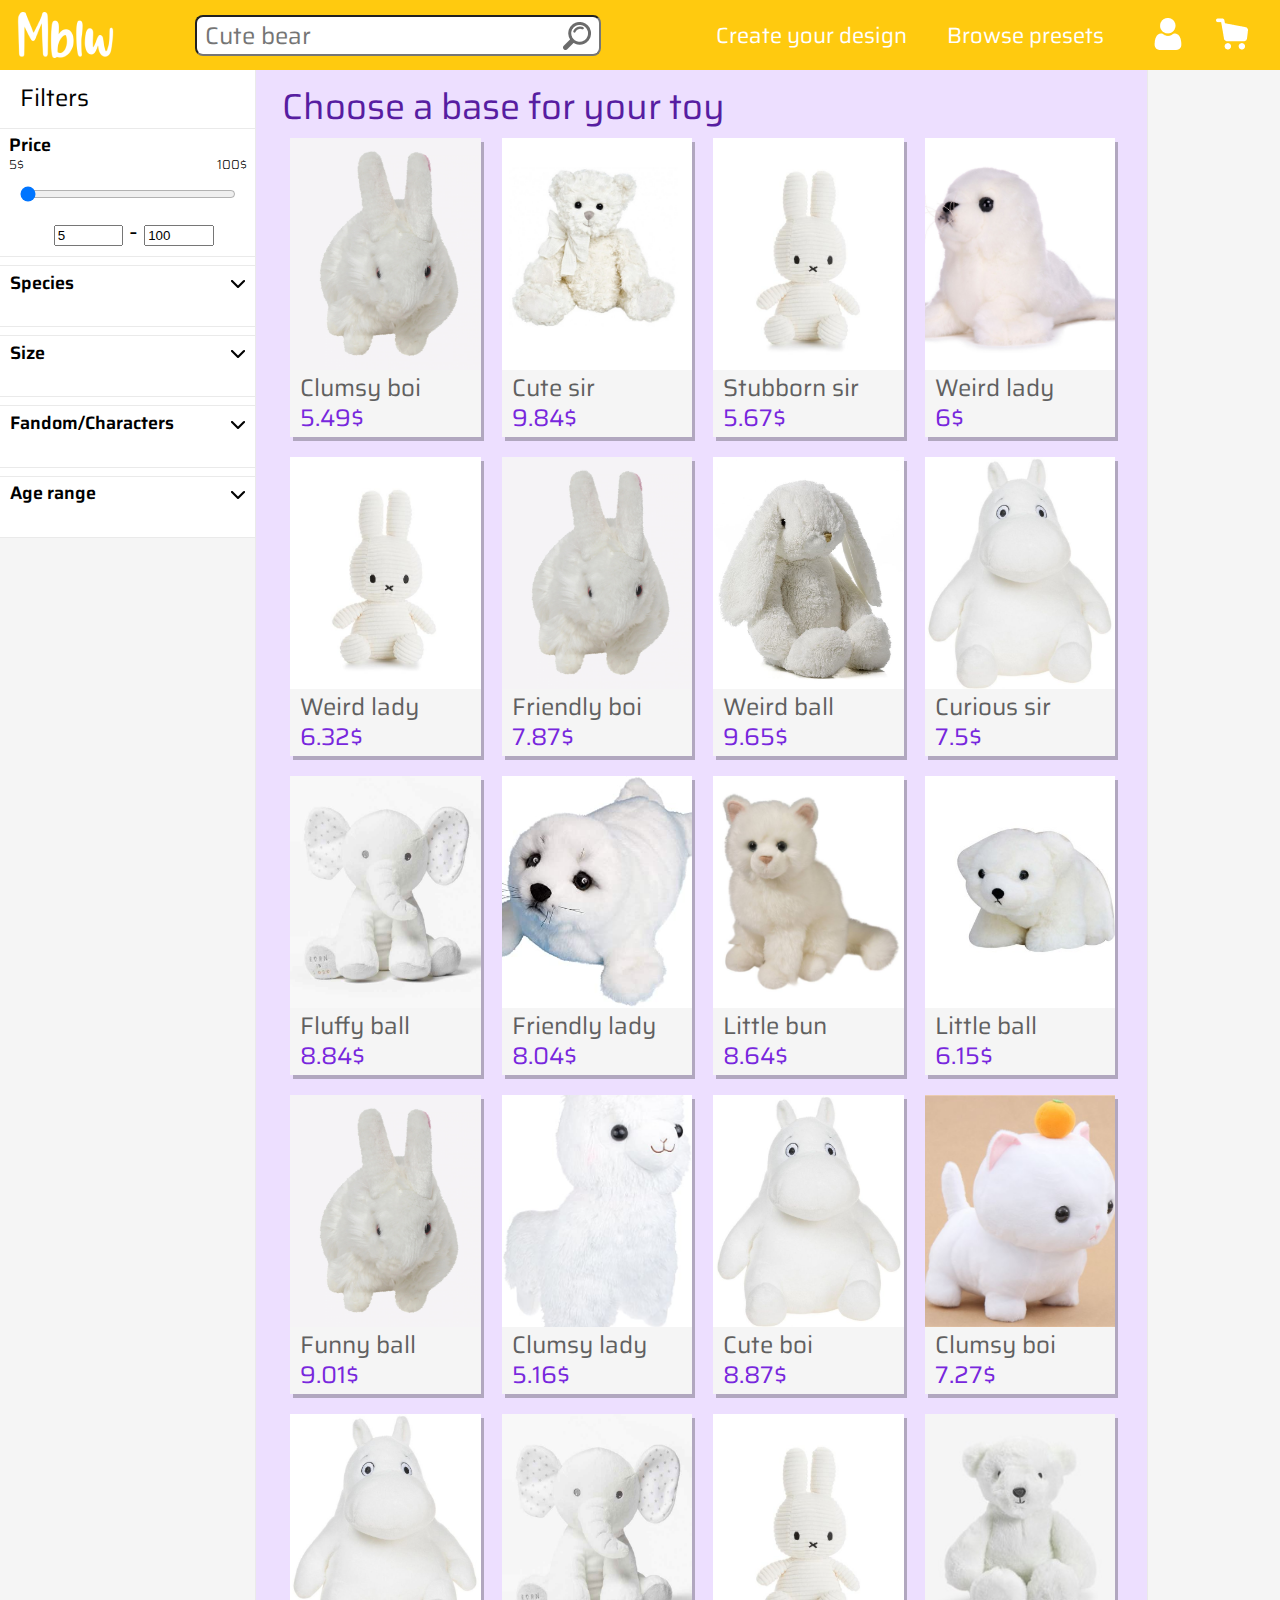
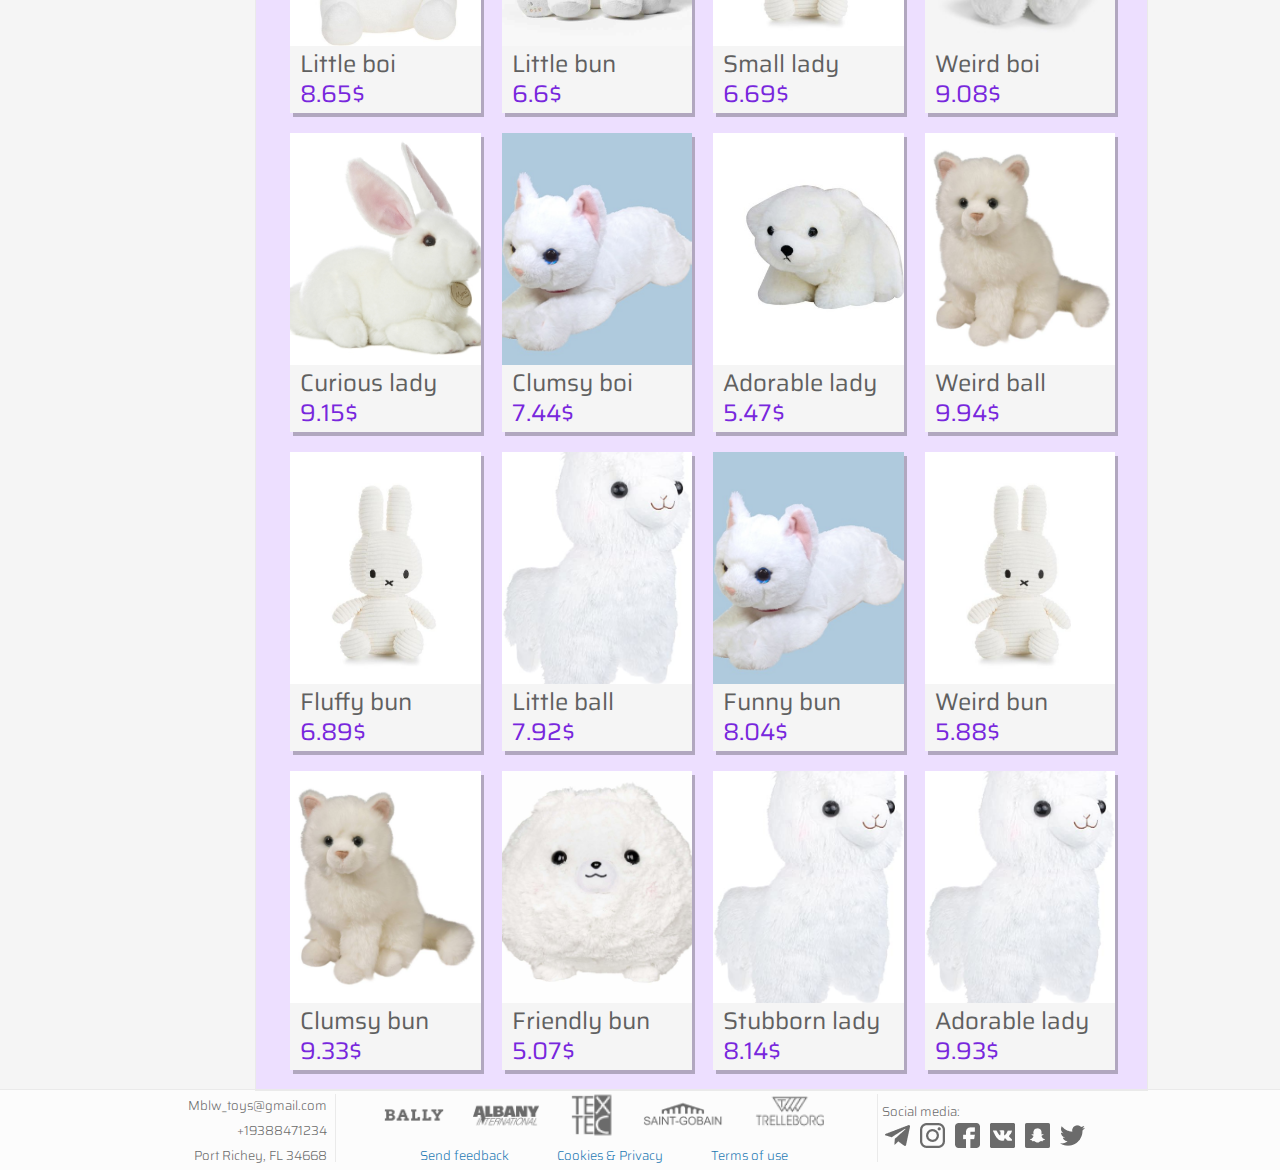
==== commit 6aca6ac4: "minor fixes to faq" ====
--- a/bases.html
+++ b/bases.html
@@ -9,12 +9,12 @@
 
 	<div id="header">
 		<a href="index.html"><img src="images/logos/logo.png" style="padding-top: 12px; padding-left: 16px; float: left; display: inline-block;"></a>
-		<input type="text" id="query" placeholder="Cute bear">
+		<input type="text" class="query" placeholder="Cute bear">
 		<a href="bases.html"><strong><img src="images/icons/magnifier.png" style="margin-left: -38px; margin-bottom: -32px;"></strong></a>
 		<img class="header_icon_button" src="images/icons/shopping-cart.png">
 		<img class="header_icon_button" src="images/icons/user.png">
 		<div class="header_text_button" style="padding-right: 28px">
-			Browse presets
+			<a href="presets.html">Browse presets</a>
 		</div>
 		<div class="header_text_button">
 			<a href="bases.html">Create your design</a>
@@ -24,11 +24,12 @@
 		<h3 style="margin-left: 20px; margin-bottom: 16px;">Filters</h3>
 		<div id="price_filter">
 			<h4 style="padding-left: 9px; float: left; display: block; width: 100%; margin-bottom: 2px; margin-top: 10px;">Price</h4>
-			<f style="padding-left: 9px; float: left; display: flex;">2.3$</f>
-			<f style="padding-right: 9px; float: right; display: flex;">300$</f>
-			<input type="range" id="price" min="1" max="1000">
-			<input type="number" style="width: 24%; margin-left: 21%; margin-bottom: 10px;"> -
-			<input type="number" style="width: 24%; margin-bottom: 10px;">
+			<f style="padding-left: 9px; float: left; display: flex;">5$</f>
+			<f style="padding-right: 9px; float: right; display: flex;">100$</f>
+			<input type="range" id="price" min="5" max="100" value="5">
+			<input type="number" style="width: 24%; margin-left: 21%; margin-bottom: 10px;" min="5" max="100" value="5"> -
+			<input type="number" style="width: 24%; margin-bottom: 10px;" min="10" max="300" value="100">
+
 		</div>
 		<div class="filter_set">
 			<button class="collapsible"><h4>Species</h4><img src="images/icons/arrow.png" class="list_caret"></button>
@@ -135,7 +136,7 @@
 		</div>
 	</div>
 	<div id="shoplist">
-		<h2 style="color: #571DA1; padding-top: 55px;">Choose a base for your toy</h2>
+		<h2 style="color: #571DA1; padding-top: 55px; margin-bottom: 10px">Choose a base for your toy</h2>
 		<div class="card">
 			<img src="images/toy/Base/ (1).jpg" class="card_img">
 			<nametag>Stubborn boi</nametag>
@@ -327,7 +328,7 @@
 			<img class="social_logo" src="images/icons/twitter.png">
 		</div>
 	</div>
-	<script src="random_list.js"></script>
+	<script src="random_list_bases.js"></script>
 	<script src="collapsibles.js"></script>
 </body>
 </html>
--- a/styles.css
+++ b/styles.css
@@ -37,7 +37,7 @@
 	height: 32px;
 }
 
-#query{
+.query{
 	font-family: 'Saira', sans-serif;
 	display: inline-block; 
 	float: left; 
@@ -50,6 +50,18 @@
 	border-radius: 8px;
 }
 
+#faq{
+    width: 50%;
+    margin-left: 25%;
+    min-height: 100vh;
+    background: white;
+    display: inline-block;
+    padding-bottom: 10px;
+    margin-bottom: -10px;
+}
+
+
+
 #price{
 	width: 84%;	
 	margin-left: 8%;
@@ -89,6 +101,18 @@
 	outline: 1px solid #EAEAEA;	
 	float: left;
 	font-size: 24px;
+}
+
+#faq_header{
+    padding-top: 24px; 
+    outline: 1px solid #EAEAEA; 
+    vertical-align: top; 
+    position: fixed; 
+    width: 50%; 
+    height: 113px; 
+    background: white; 
+    z-index:98;
+    box-shadow: 0px 2px 4px rgba(0, 0, 0, .25);
 }
 
 .card{
@@ -155,11 +179,6 @@
 	position: relative;
 	left: 90%;
 	top: -24px;
-	-ms-top: -49px;
-}
-
-.collapsible[active='true'] > .list_caret {
-    transform: scale(1.6) rotate(-90deg);
 }
 
 .social_logo{
@@ -180,10 +199,6 @@
 	padding: 0px;
 	margin: 0px;
 	padding-left: 10px;
-}
-
-.active, .collapsible:hover {
-  background-color: #FAFAFA;
 }
 
 .content {
@@ -246,6 +261,23 @@
  	display: block;
 }
 
+.video-container {
+	position:relative;
+	padding-bottom:60%;
+    width: 60%;
+	padding-top:30px;
+	height:0;
+	overflow:hidden;
+}
+
+.video-container iframe, .video-container object, .video-container embed {
+	position:absolute;
+	top:0;
+	left:0;
+	width:100%;
+    height:100%;
+}
+
 h1{
 	font-family: 'Saira', sans-serif;
 	font-size: 64px;
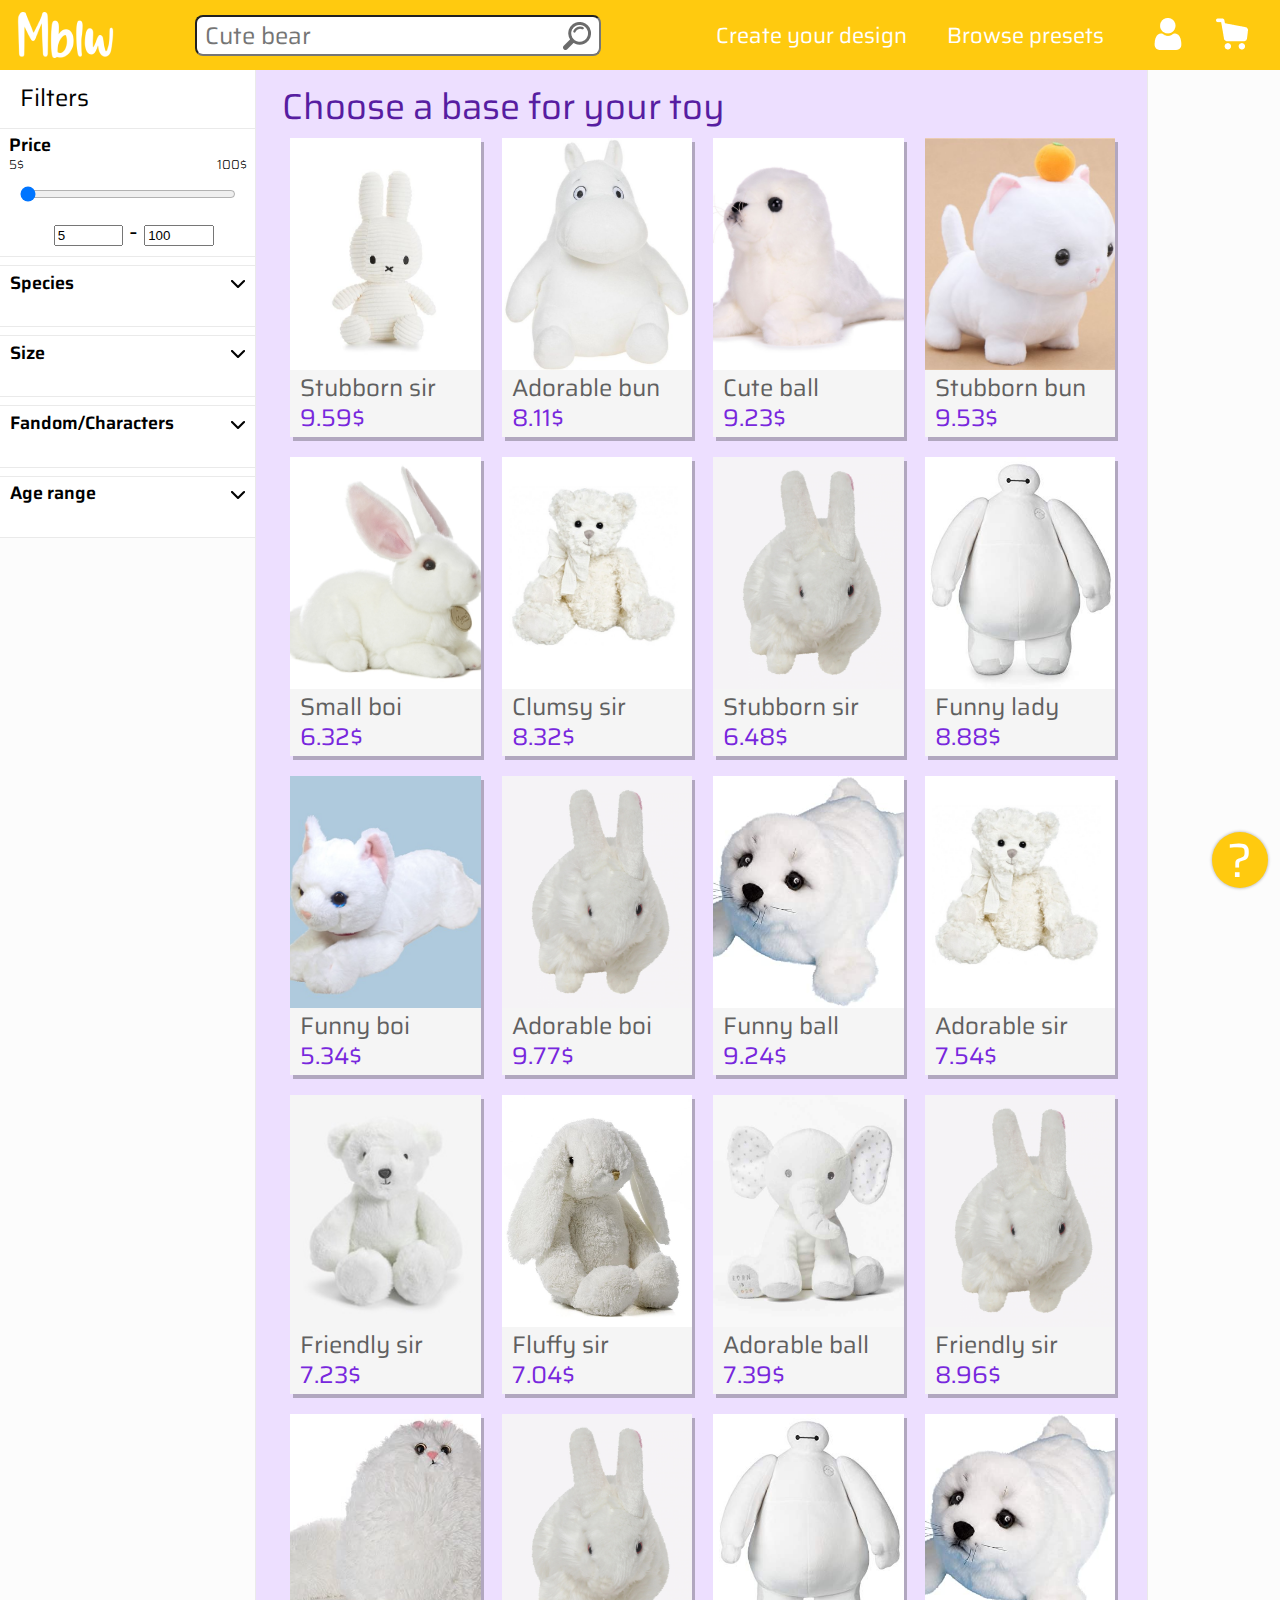
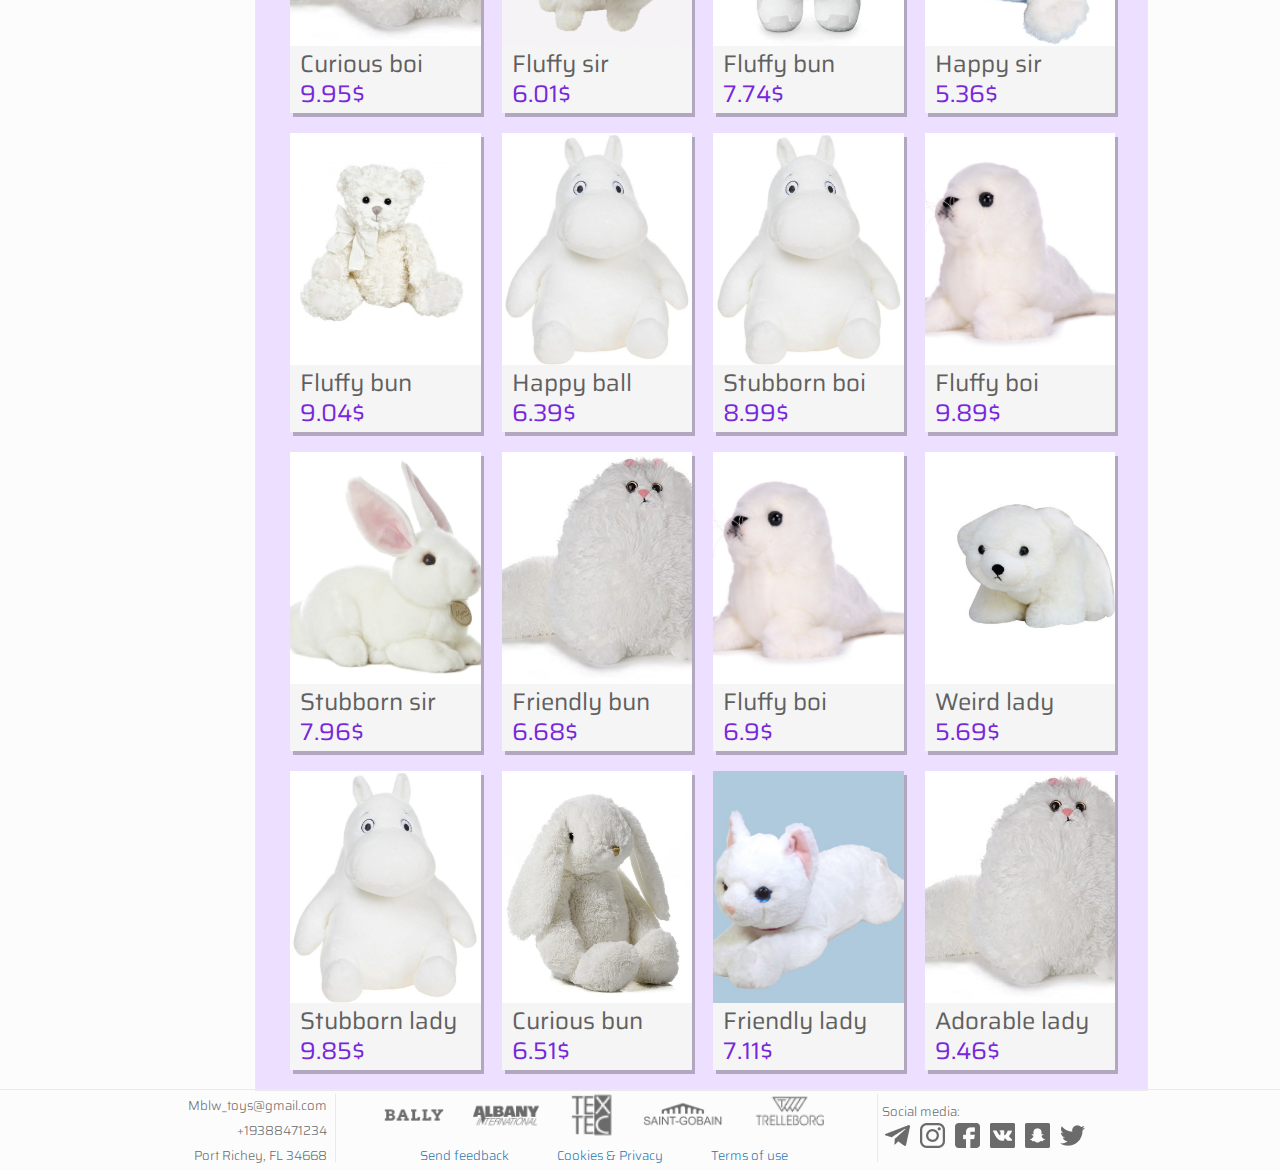
==== commit 0f18daa1: "added orders list" ====
--- a/bases.html
+++ b/bases.html
@@ -12,7 +12,7 @@
 		<input type="text" class="query" placeholder="Cute bear">
 		<a href="bases.html"><strong><img src="images/icons/magnifier.png" style="margin-left: -38px; margin-bottom: -32px;"></strong></a>
 		<img class="header_icon_button" src="images/icons/shopping-cart.png">
-		<img class="header_icon_button" src="images/icons/user.png">
+		<a href="orders.html"><img class="header_icon_button" src="images/icons/user.png"></a>
 		<div class="header_text_button" style="padding-right: 28px">
 			<a href="presets.html">Browse presets</a>
 		</div>
@@ -328,6 +328,7 @@
 			<img class="social_logo" src="images/icons/twitter.png">
 		</div>
 	</div>
+    <a href="faq.html"><div id="questions">?</div></a>
 	<script src="random_list_bases.js"></script>
 	<script src="collapsibles.js"></script>
 </body>
--- a/styles.css
+++ b/styles.css
@@ -4,7 +4,7 @@
 
 body{
 	font-family: 'Saira', sans-serif;
-	background: #F5F5F5;
+	background: #FCFCFC;
 	margin: 0px;
 }
 
@@ -14,6 +14,42 @@
 	height: 70px;
 	position: fixed;
     z-index:99;
+}
+
+#questions{
+    width: 56px;
+    height: 56px;
+    position: fixed;
+    background: #FFCA0F;
+    z-index: 99;
+    right: 12px;
+    bottom: 12px;
+    border-radius: 28px;
+    text-align: center;
+    color: white;
+    font-family: 'Saira', sans-serif;
+	font: bold;
+	font-size: 48px;
+    line-height: 120%;
+    box-shadow: 0px 0px 3px 0.5px rgba(0,0,0,.25);
+}
+
+#bg_default{
+    background: #F5F5F5;
+    width: 75%;
+    min-height: 84.5vh;
+    padding-top: 70px;
+    margin-left: 12.5%;
+    box-shadow: 0px 0px 6px 1px rgba(0,0,0,.25);
+}
+
+#container_default{
+    background: #FFF;
+    width: 75%;
+    min-height: 78vh;
+    margin-top: 3.5vh;
+    margin-left: 12.5%;
+    outline: solid 1px #EAEAEA;
 }
 
 .header_text_button{ 
@@ -59,8 +95,6 @@
     padding-bottom: 10px;
     margin-bottom: -10px;
 }
-
-
 
 #price{
 	width: 84%;	
@@ -346,6 +380,29 @@
 	color: inherit;
 }
 
+.tkey{
+    color: #6B6B6B;
+    font-family: 'Saira', sans-serif;
+	font-size: 16px;
+	font-weight: 300;
+    padding: 0px;
+    margin: 0px;
+    padding-left: 4px;
+    line-height: 100%;
+}
+
+.tval{
+    color: #000;
+    font-family: 'Saira', sans-serif;
+	font-size: 18px;
+	font-weight: 500;
+    padding: 0px;
+    margin: 0px;
+    padding-left: 4px;
+    line-height: 100%;
+}
+
+
 #footer{
 	background: #FCFCFC;
 	width: 100%;
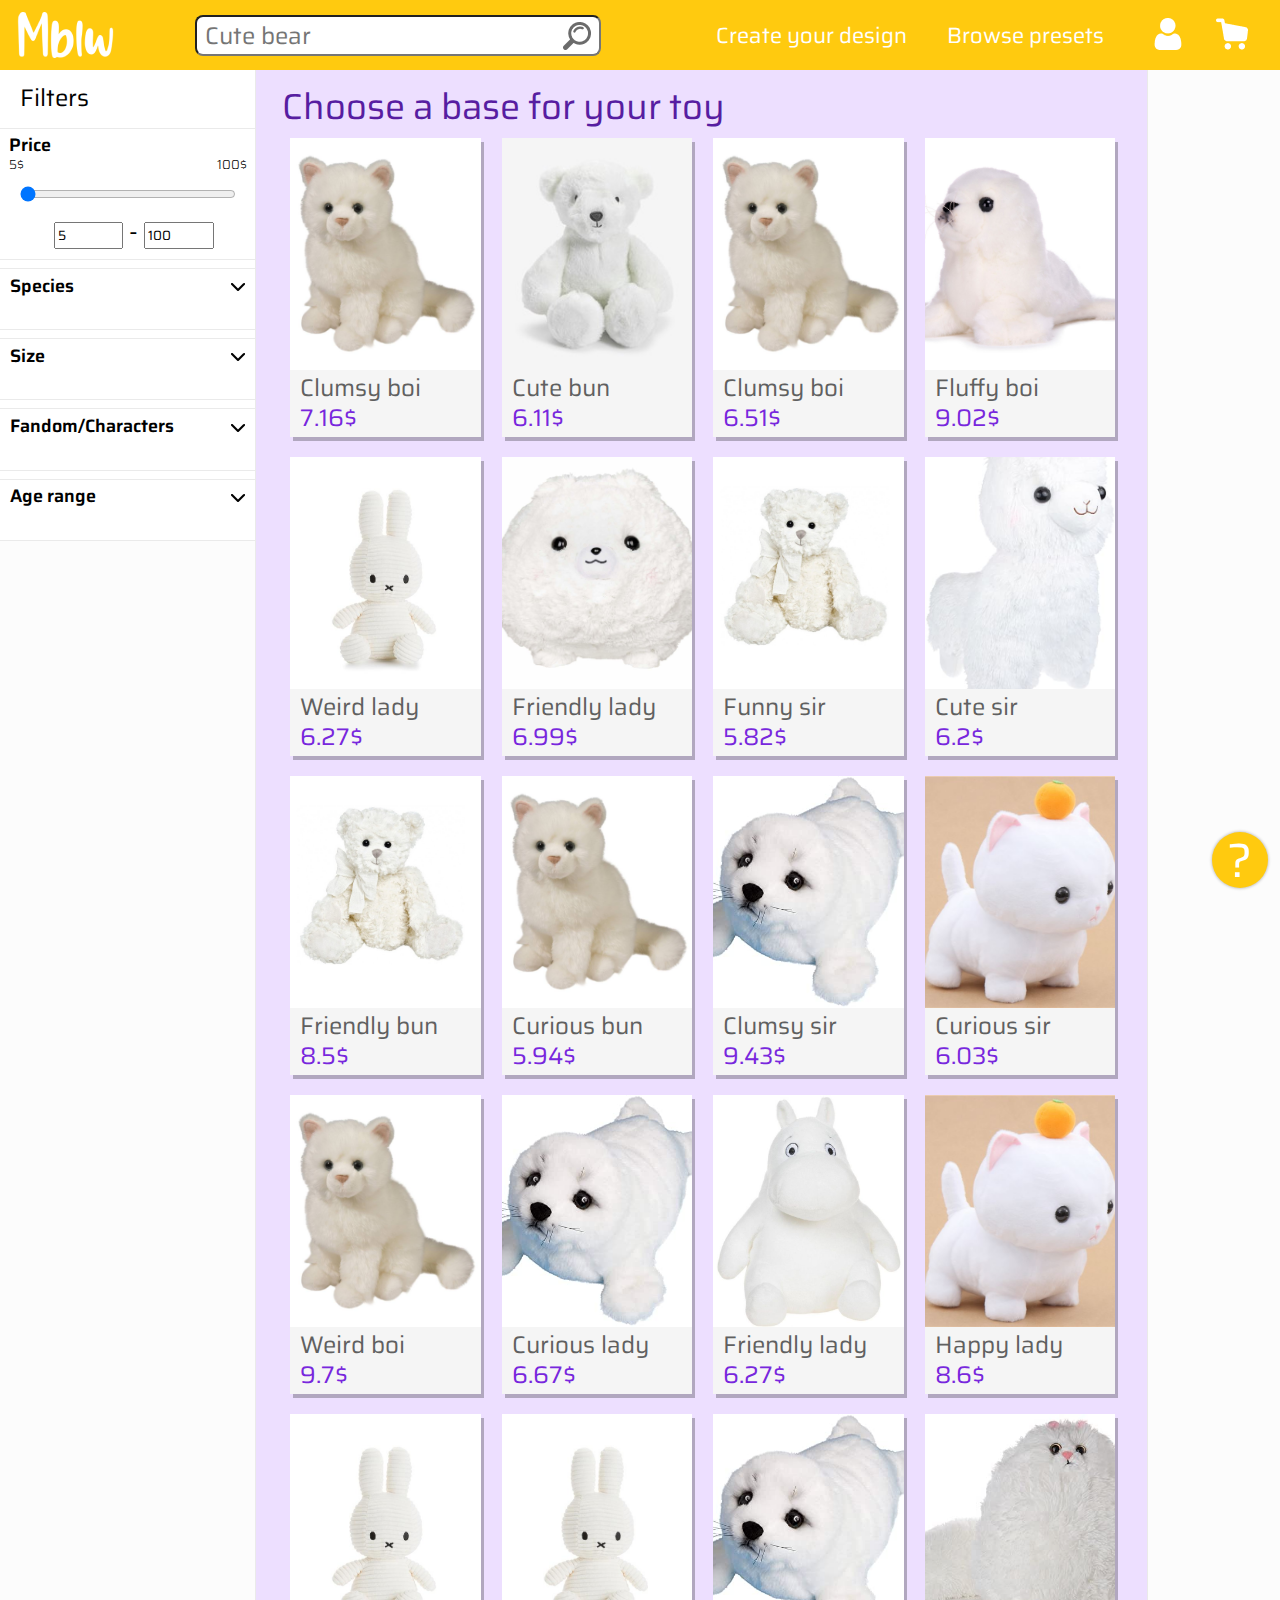
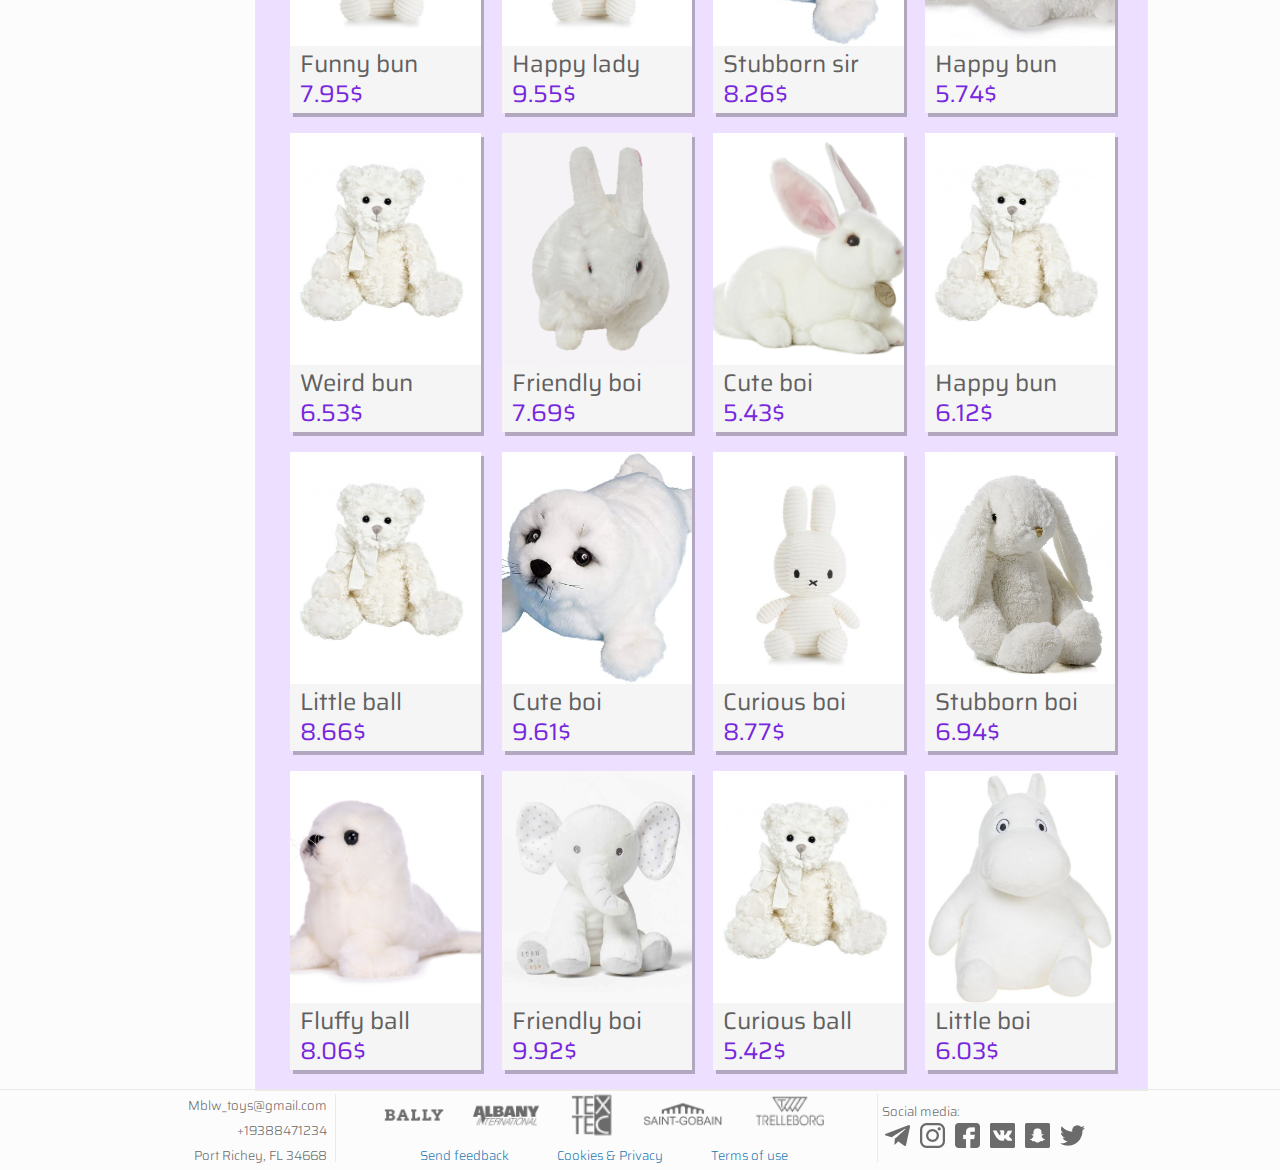
==== commit 9f18c9f8: "added shopping cart" ====
--- a/bases.html
+++ b/bases.html
@@ -11,7 +11,7 @@
 		<a href="index.html"><img src="images/logos/logo.png" style="padding-top: 12px; padding-left: 16px; float: left; display: inline-block;"></a>
 		<input type="text" class="query" placeholder="Cute bear">
 		<a href="bases.html"><strong><img src="images/icons/magnifier.png" style="margin-left: -38px; margin-bottom: -32px;"></strong></a>
-		<img class="header_icon_button" src="images/icons/shopping-cart.png">
+		<a href="cart.html"><img class="header_icon_button" src="images/icons/shopping-cart.png"></a>
 		<a href="orders.html"><img class="header_icon_button" src="images/icons/user.png"></a>
 		<div class="header_text_button" style="padding-right: 28px">
 			<a href="presets.html">Browse presets</a>
--- a/styles.css
+++ b/styles.css
@@ -45,11 +45,34 @@
 
 #container_default{
     background: #FFF;
-    width: 75%;
-    min-height: 78vh;
+    width: 90%;
+    min-height: 71vh;
     margin-top: 3.5vh;
-    margin-left: 12.5%;
+    margin-left: 5%;
     outline: solid 1px #EAEAEA;
+}
+
+input{
+    font-family: 'Saira', sans-serif;
+}
+
+.circle{
+    width: 28px;
+    height: 28px;
+    border-radius: 14px;
+    margin: 1px;
+    padding: 0px;
+    display: block;
+    box-shadow: 0px 0px 0px 1px #EAEAEA;
+}
+
+.cart_img{
+    width: 115px; 
+    height: 115px; 
+    object-fit: cover; 
+    outline: solid 1px #EAEAEA; 
+    display: inline-block;
+    float:left;
 }
 
 .header_text_button{ 
@@ -67,8 +90,8 @@
 .header_icon_button{ 
 	display: inline-block; 
 	float: right; 
-	padding-top: 18px; 
-	padding-right: 32px; 
+	margin-top: 18px; 
+	margin-right: 32px; 
 	width: 32px;
 	height: 32px;
 }
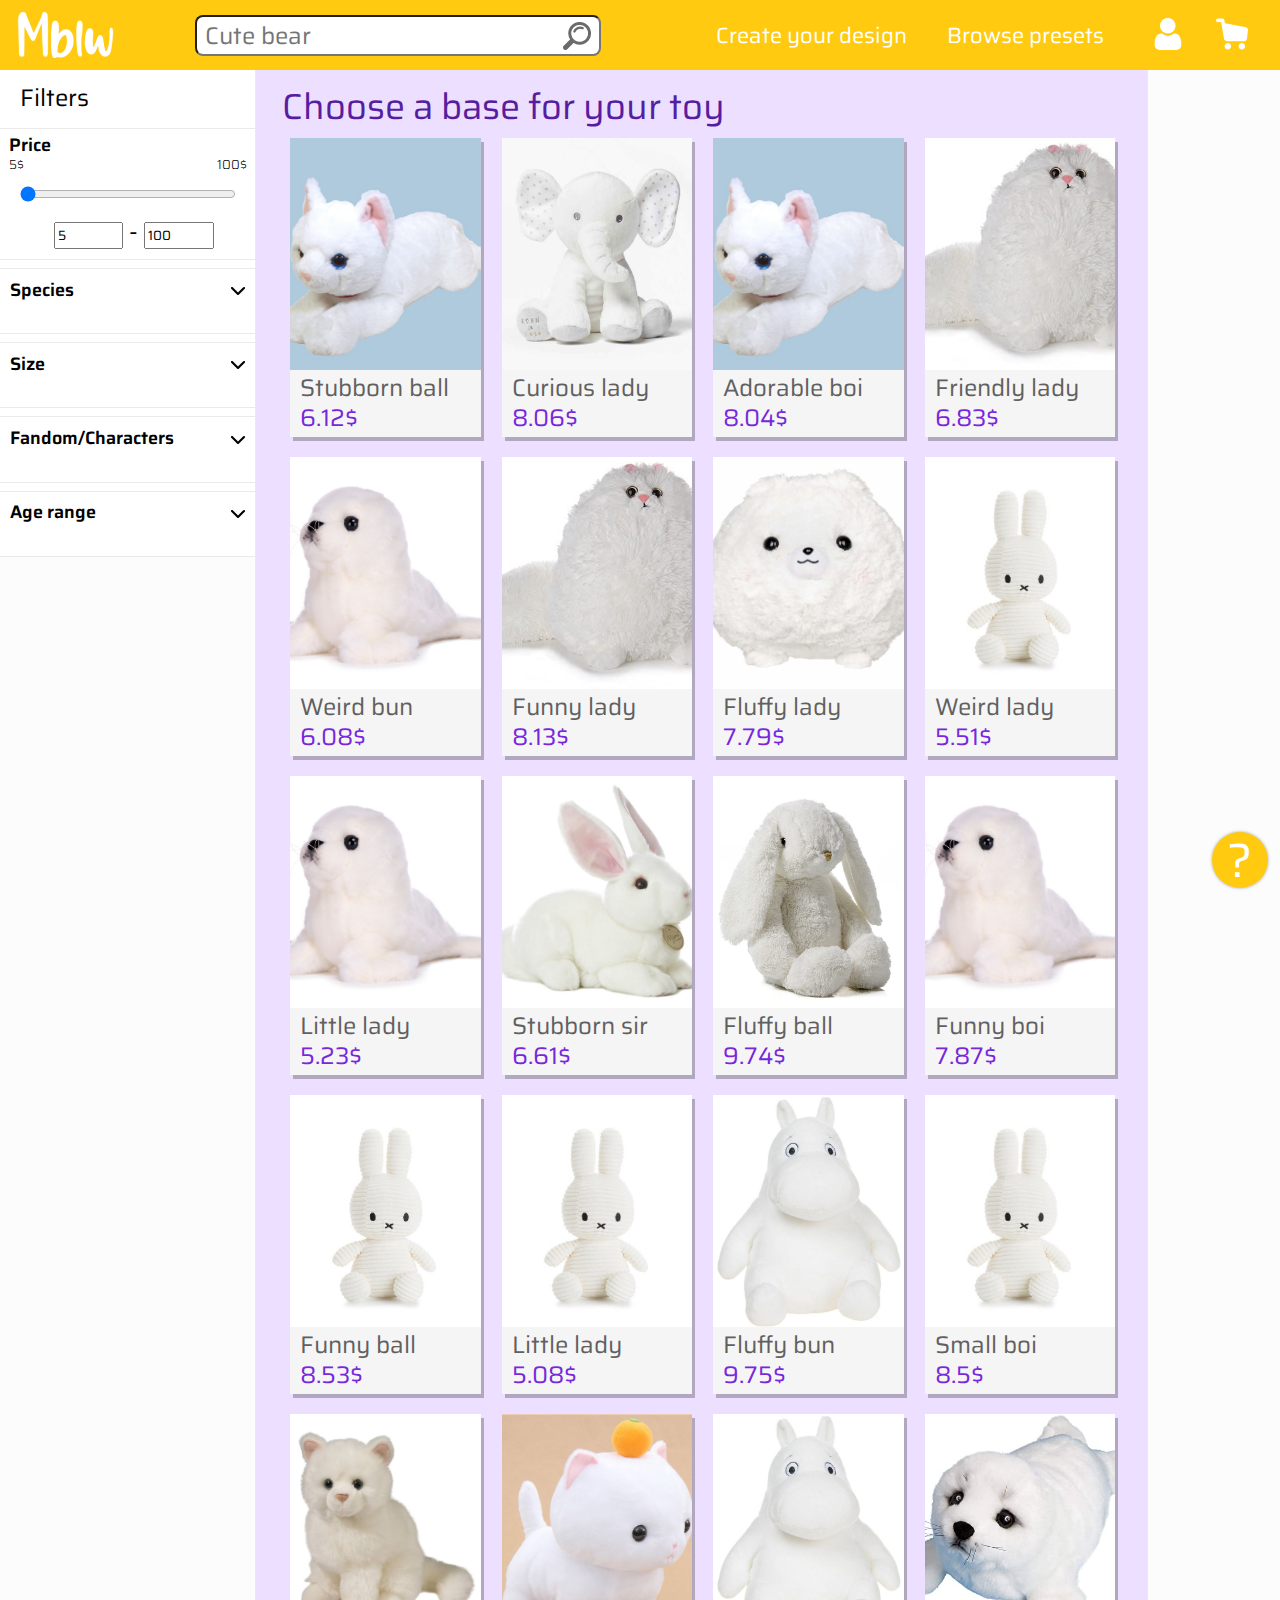
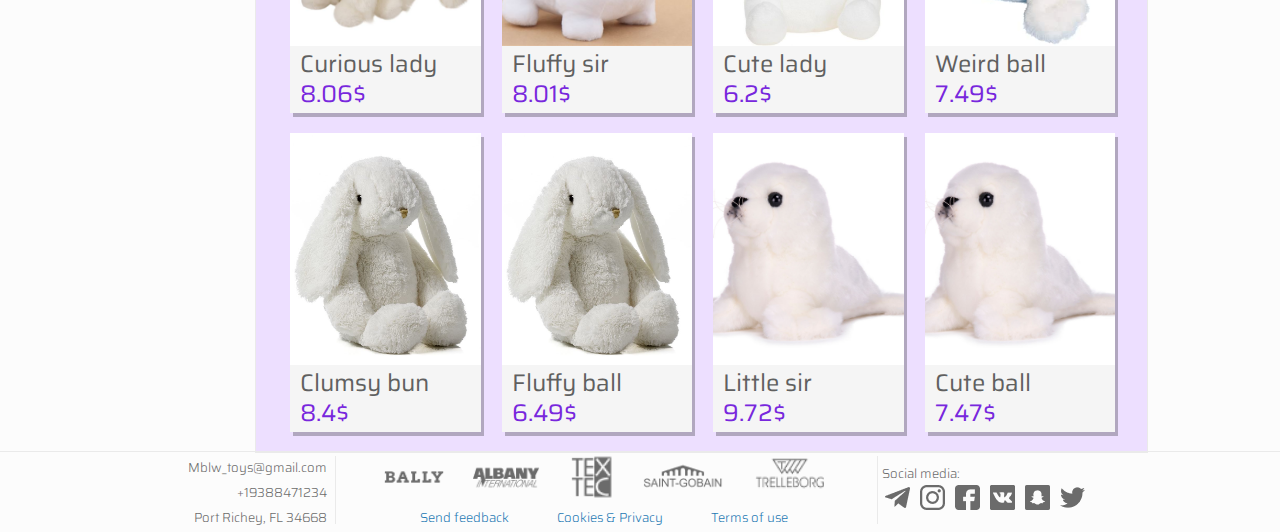
==== commit b94a87a7: "Finished" ====
--- a/bases.html
+++ b/bases.html
@@ -137,166 +137,174 @@
 	</div>
 	<div id="shoplist">
 		<h2 style="color: #571DA1; padding-top: 55px; margin-bottom: 10px">Choose a base for your toy</h2>
-		<div class="card">
-			<img src="images/toy/Base/ (1).jpg" class="card_img">
-			<nametag>Stubborn boi</nametag>
-			<pricetag>300$</pricetag>
-		</div>
-		<div class="card">
-			<img src="images/toy/Base/ (20).jpg" class="card_img">
-			<nametag>Happy bear</nametag>
-			<pricetag>300$</pricetag>
-		</div>
-		<div class="card">
-			<img src="images/toy/Base/ (1).jpg" class="card_img">
-			<nametag>Stubborn boi</nametag>
-			<pricetag>300$</pricetag>
-		</div>
-		<div class="card">
-			<img src="images/toy/Base/ (20).jpg" class="card_img">
-			<nametag>Happy bear</nametag>
-			<pricetag>300$</pricetag>
-		</div>
-		<div class="card">
-			<img src="images/toy/Base/ (1).jpg" class="card_img">
-			<nametag>Stubborn boi</nametag>
-			<pricetag>300$</pricetag>
-		</div>
-		<div class="card">
-			<img src="images/toy/Base/ (20).jpg" class="card_img">
-			<nametag>Happy bear</nametag>
-			<pricetag>300$</pricetag>
-		</div>
-		<div class="card">
-			<img src="images/toy/Base/ (1).jpg" class="card_img">
-			<nametag>Stubborn boi</nametag>
-			<pricetag>300$</pricetag>
-		</div>
-		<div class="card">
-			<img src="images/toy/Base/ (20).jpg" class="card_img">
-			<nametag>Happy bear</nametag>
-			<pricetag>300$</pricetag>
-		</div>
-		<div class="card">
-			<img src="images/toy/Base/ (1).jpg" class="card_img">
-			<nametag>Stubborn boi</nametag>
-			<pricetag>300$</pricetag>
-		</div>
-		<div class="card">
-			<img src="images/toy/Base/ (20).jpg" class="card_img">
-			<nametag>Happy bear</nametag>
-			<pricetag>300$</pricetag>
-		</div>
-		<div class="card">
-			<img src="images/toy/Base/ (1).jpg" class="card_img">
-			<nametag>Stubborn boi</nametag>
-			<pricetag>300$</pricetag>
-		</div>
-		<div class="card">
-			<img src="images/toy/Base/ (20).jpg" class="card_img">
-			<nametag>Happy bear</nametag>
-			<pricetag>300$</pricetag>
-		</div>
-		<div class="card">
-			<img src="images/toy/Base/ (1).jpg" class="card_img">
-			<nametag>Stubborn boi</nametag>
-			<pricetag>300$</pricetag>
-		</div>
-		<div class="card">
-			<img src="images/toy/Base/ (20).jpg" class="card_img">
-			<nametag>Happy bear</nametag>
-			<pricetag>300$</pricetag>
-		</div>
-		<div class="card">
-			<img src="images/toy/Base/ (1).jpg" class="card_img">
-			<nametag>Stubborn boi</nametag>
-			<pricetag>300$</pricetag>
-		</div>
-		<div class="card">
-			<img src="images/toy/Base/ (20).jpg" class="card_img">
-			<nametag>Happy bear</nametag>
-			<pricetag>300$</pricetag>
-		</div>
-		<div class="card">
-			<img src="images/toy/Base/ (1).jpg" class="card_img">
-			<nametag>Stubborn boi</nametag>
-			<pricetag>300$</pricetag>
-		</div>
-		<div class="card">
-			<img src="images/toy/Base/ (20).jpg" class="card_img">
-			<nametag>Happy bear</nametag>
-			<pricetag>300$</pricetag>
-		</div>
-		<div class="card">
-			<img src="images/toy/Base/ (1).jpg" class="card_img">
-			<nametag>Stubborn boi</nametag>
-			<pricetag>300$</pricetag>
-		</div>
-		<div class="card">
-			<img src="images/toy/Base/ (20).jpg" class="card_img">
-			<nametag>Happy bear</nametag>
-			<pricetag>300$</pricetag>
-		</div>
-		<div class="card">
-			<img src="images/toy/Base/ (1).jpg" class="card_img">
-			<nametag>Stubborn boi</nametag>
-			<pricetag>300$</pricetag>
-		</div>
-		<div class="card">
-			<img src="images/toy/Base/ (20).jpg" class="card_img">
-			<nametag>Happy bear</nametag>
-			<pricetag>300$</pricetag>
-		</div>
-		<div class="card">
-			<img src="images/toy/Base/ (1).jpg" class="card_img">
-			<nametag>Stubborn boi</nametag>
-			<pricetag>300$</pricetag>
-		</div>
-		<div class="card">
-			<img src="images/toy/Base/ (20).jpg" class="card_img">
-			<nametag>Happy bear</nametag>
-			<pricetag>300$</pricetag>
-		</div>
-		<div class="card">
-			<img src="images/toy/Base/ (1).jpg" class="card_img">
-			<nametag>Stubborn boi</nametag>
-			<pricetag>300$</pricetag>
-		</div>
-		<div class="card">
-			<img src="images/toy/Base/ (20).jpg" class="card_img">
-			<nametag>Happy bear</nametag>
-			<pricetag>300$</pricetag>
-		</div>
-		<div class="card">
-			<img src="images/toy/Base/ (1).jpg" class="card_img">
-			<nametag>Stubborn boi</nametag>
-			<pricetag>300$</pricetag>
-		</div>
-		<div class="card">
-			<img src="images/toy/Base/ (20).jpg" class="card_img">
-			<nametag>Happy bear</nametag>
-			<pricetag>300$</pricetag>
-		</div>
-		<div class="card">
-			<img src="images/toy/Base/ (1).jpg" class="card_img">
-			<nametag>Stubborn boi</nametag>
-			<pricetag>300$</pricetag>
-		</div>
-		<div class="card">
-			<img src="images/toy/Base/ (20).jpg" class="card_img">
-			<nametag>Happy bear</nametag>
-			<pricetag>300$</pricetag>
-		</div>
-		<div class="card">
-			<img src="images/toy/Base/ (1).jpg" class="card_img">
-			<nametag>Stubborn boi</nametag>
-			<pricetag>300$</pricetag>
-		</div>
-		<div class="card">
-			<img src="images/toy/Base/ (20).jpg" class="card_img">
-			<nametag>Happy bear</nametag>
-			<pricetag>300$</pricetag>
-		</div>
+        <a href="editor.html">
+            <div class="card">
+                <img src="images/toy/Base/ (1).jpg" class="card_img">
+                <nametag>Stubborn boi</nametag>
+                <pricetag>300$</pricetag>
+            </div>
+        </a>
+        <a href="editor.html">
+            <div class="card">
+                <img src="images/toy/Base/ (1).jpg" class="card_img">
+                <nametag>Stubborn boi</nametag>
+                <pricetag>300$</pricetag>
+            </div>
+        </a>
+        <a href="editor.html">
+            <div class="card">
+                <img src="images/toy/Base/ (1).jpg" class="card_img">
+                <nametag>Stubborn boi</nametag>
+                <pricetag>300$</pricetag>
+            </div>
+        </a>
+        <a href="editor.html">
+            <div class="card">
+                <img src="images/toy/Base/ (1).jpg" class="card_img">
+                <nametag>Stubborn boi</nametag>
+                <pricetag>300$</pricetag>
+            </div>
+        </a>
+        <a href="editor.html">
+            <div class="card">
+                <img src="images/toy/Base/ (1).jpg" class="card_img">
+                <nametag>Stubborn boi</nametag>
+                <pricetag>300$</pricetag>
+            </div>
+        </a>
+        <a href="editor.html">
+            <div class="card">
+                <img src="images/toy/Base/ (1).jpg" class="card_img">
+                <nametag>Stubborn boi</nametag>
+                <pricetag>300$</pricetag>
+            </div>
+        </a>
+        <a href="editor.html">
+            <div class="card">
+                <img src="images/toy/Base/ (1).jpg" class="card_img">
+                <nametag>Stubborn boi</nametag>
+                <pricetag>300$</pricetag>
+            </div>
+        </a>
+        <a href="editor.html">
+            <div class="card">
+                <img src="images/toy/Base/ (1).jpg" class="card_img">
+                <nametag>Stubborn boi</nametag>
+                <pricetag>300$</pricetag>
+            </div>
+        </a>
+        <a href="editor.html">
+            <div class="card">
+                <img src="images/toy/Base/ (1).jpg" class="card_img">
+                <nametag>Stubborn boi</nametag>
+                <pricetag>300$</pricetag>
+            </div>
+        </a>
+        <a href="editor.html">
+            <div class="card">
+                <img src="images/toy/Base/ (1).jpg" class="card_img">
+                <nametag>Stubborn boi</nametag>
+                <pricetag>300$</pricetag>
+            </div>
+        </a>
+        <a href="editor.html">
+            <div class="card">
+                <img src="images/toy/Base/ (1).jpg" class="card_img">
+                <nametag>Stubborn boi</nametag>
+                <pricetag>300$</pricetag>
+            </div>
+        </a>
+        <a href="editor.html">
+            <div class="card">
+                <img src="images/toy/Base/ (1).jpg" class="card_img">
+                <nametag>Stubborn boi</nametag>
+                <pricetag>300$</pricetag>
+            </div>
+        </a>
+        <a href="editor.html">
+            <div class="card">
+                <img src="images/toy/Base/ (1).jpg" class="card_img">
+                <nametag>Stubborn boi</nametag>
+                <pricetag>300$</pricetag>
+            </div>
+        </a>
+        <a href="editor.html">
+            <div class="card">
+                <img src="images/toy/Base/ (1).jpg" class="card_img">
+                <nametag>Stubborn boi</nametag>
+                <pricetag>300$</pricetag>
+            </div>
+        </a>
+        <a href="editor.html">
+            <div class="card">
+                <img src="images/toy/Base/ (1).jpg" class="card_img">
+                <nametag>Stubborn boi</nametag>
+                <pricetag>300$</pricetag>
+            </div>
+        </a>
+        <a href="editor.html">
+            <div class="card">
+                <img src="images/toy/Base/ (1).jpg" class="card_img">
+                <nametag>Stubborn boi</nametag>
+                <pricetag>300$</pricetag>
+            </div>
+        </a>
+        <a href="editor.html">
+            <div class="card">
+                <img src="images/toy/Base/ (1).jpg" class="card_img">
+                <nametag>Stubborn boi</nametag>
+                <pricetag>300$</pricetag>
+            </div>
+        </a>
+        <a href="editor.html">
+            <div class="card">
+                <img src="images/toy/Base/ (1).jpg" class="card_img">
+                <nametag>Stubborn boi</nametag>
+                <pricetag>300$</pricetag>
+            </div>
+        </a>
+        <a href="editor.html">
+            <div class="card">
+                <img src="images/toy/Base/ (1).jpg" class="card_img">
+                <nametag>Stubborn boi</nametag>
+                <pricetag>300$</pricetag>
+            </div>
+        </a>
+        <a href="editor.html">
+            <div class="card">
+                <img src="images/toy/Base/ (1).jpg" class="card_img">
+                <nametag>Stubborn boi</nametag>
+                <pricetag>300$</pricetag>
+            </div>
+        </a>
+        <a href="editor.html">
+            <div class="card">
+                <img src="images/toy/Base/ (1).jpg" class="card_img">
+                <nametag>Stubborn boi</nametag>
+                <pricetag>300$</pricetag>
+            </div>
+        </a>
+        <a href="editor.html">
+            <div class="card">
+                <img src="images/toy/Base/ (1).jpg" class="card_img">
+                <nametag>Stubborn boi</nametag>
+                <pricetag>300$</pricetag>
+            </div>
+        </a>
+        <a href="editor.html">
+            <div class="card">
+                <img src="images/toy/Base/ (1).jpg" class="card_img">
+                <nametag>Stubborn boi</nametag>
+                <pricetag>300$</pricetag>
+            </div>
+        </a>
+        <a href="editor.html">
+            <div class="card">
+                <img src="images/toy/Base/ (1).jpg" class="card_img">
+                <nametag>Stubborn boi</nametag>
+                <pricetag>300$</pricetag>
+            </div>
+        </a>
 	</div>
 	
 	<div id="footer" align="center">
--- a/styles.css
+++ b/styles.css
@@ -117,6 +117,8 @@
     display: inline-block;
     padding-bottom: 10px;
     margin-bottom: -10px;
+    outline: 1px solid #EAEAEA;
+    box-shadow: 0px 0px 6px 1px rgba(0,0,0,.25);
 }
 
 #price{
@@ -255,6 +257,7 @@
 	border: none;
 	padding: 0px;
 	margin: 0px;
+    padding-top: 4px;
 	padding-left: 10px;
 }
 
@@ -335,6 +338,27 @@
     height:100%;
 }
 
+/* HIDE RADIO */
+[type=radio] { 
+    position: absolute;
+    opacity: 0;
+    width: 0;
+    height: 0;
+}
+
+/* IMAGE STYLES */
+[type=radio] + img {
+    cursor: pointer;
+    width: 90%;
+    margin-left: 5%;
+    margin-top: 3px;
+}
+
+/* CHECKED STYLES */
+[type=radio]:checked + img {
+    box-shadow: 0px 0px 2px 2px #1CA8FF;
+}
+
 h1{
 	font-family: 'Saira', sans-serif;
 	font-size: 64px;
@@ -435,6 +459,15 @@
 	color: #6B6B6B;
 }
 
-#clear{ 
+.clear{ 
 	clear: both; 
+}
+
+@media screen and (min-width: 1600px) {
+    body {
+        font-family: 'Saira', sans-serif;
+	    background: #FCFCFC;
+	    margin: 0px;
+        zoom: 1.25;
+    }
 }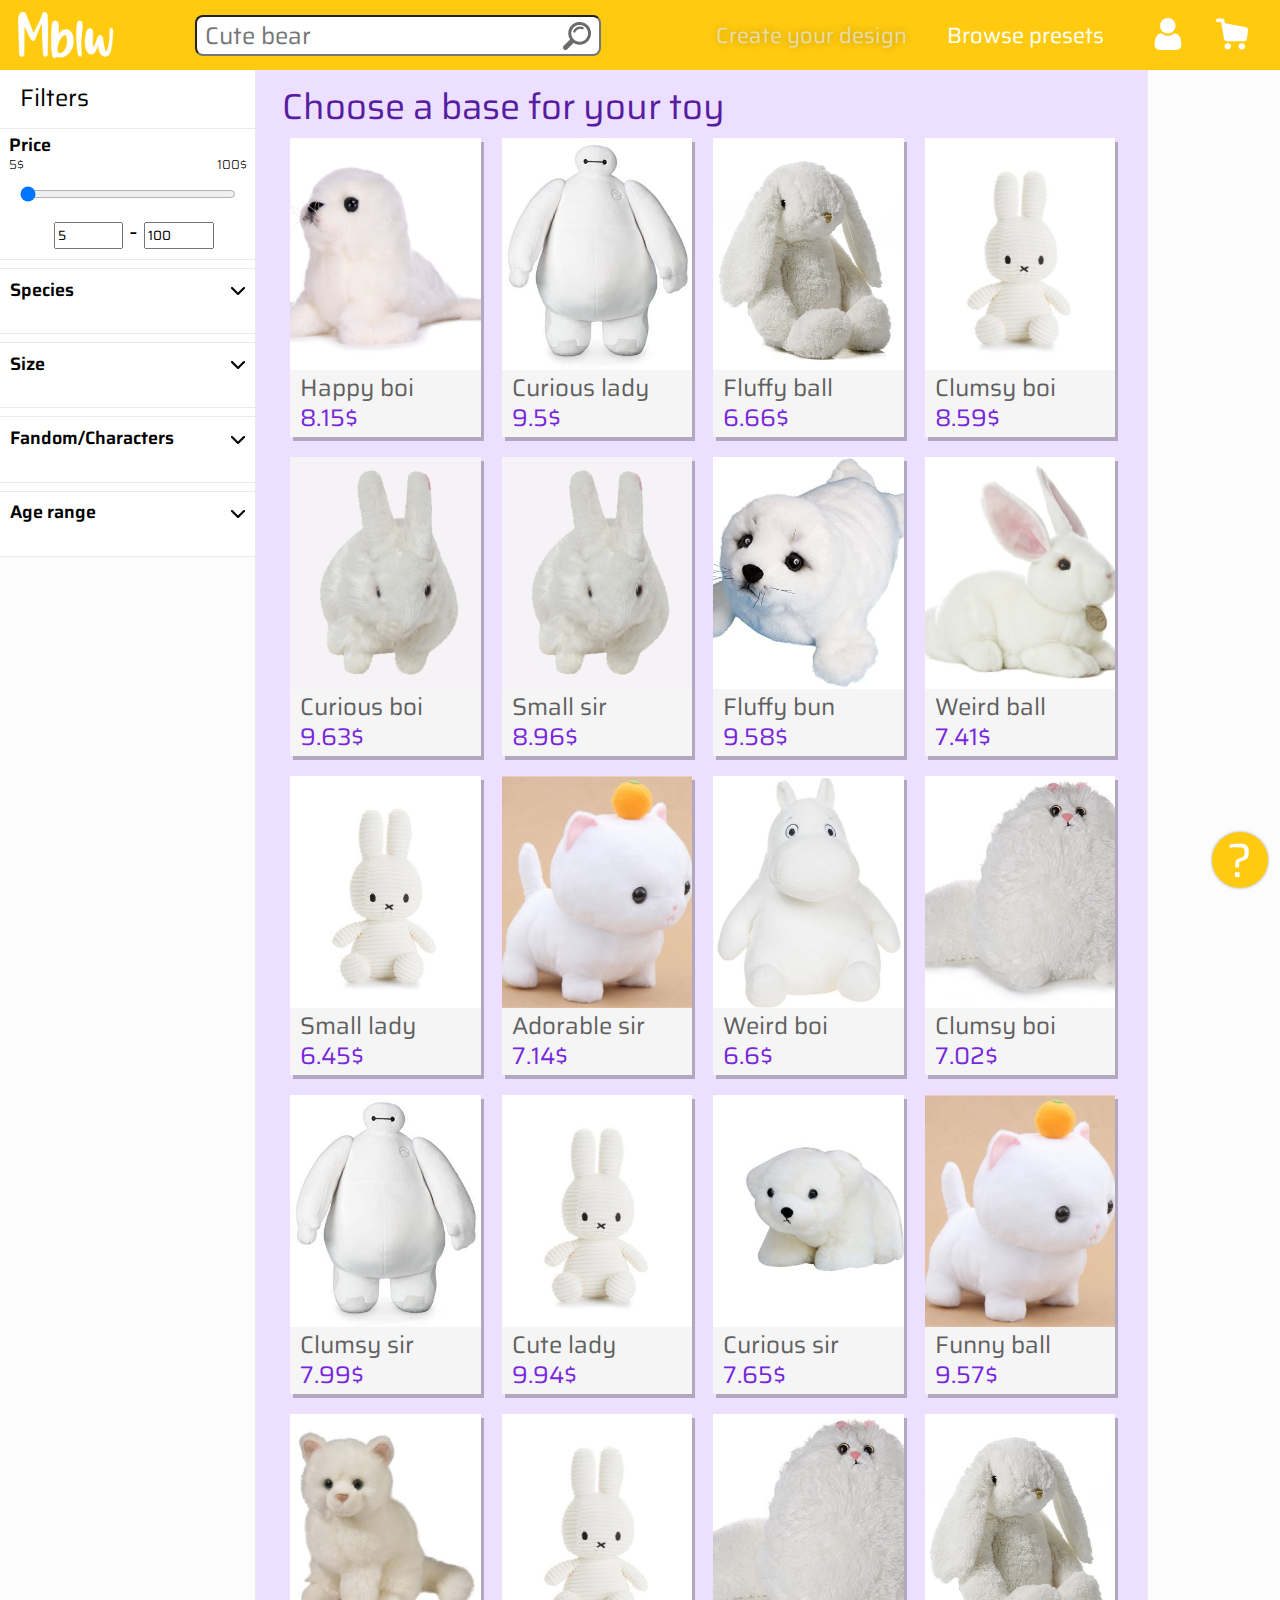
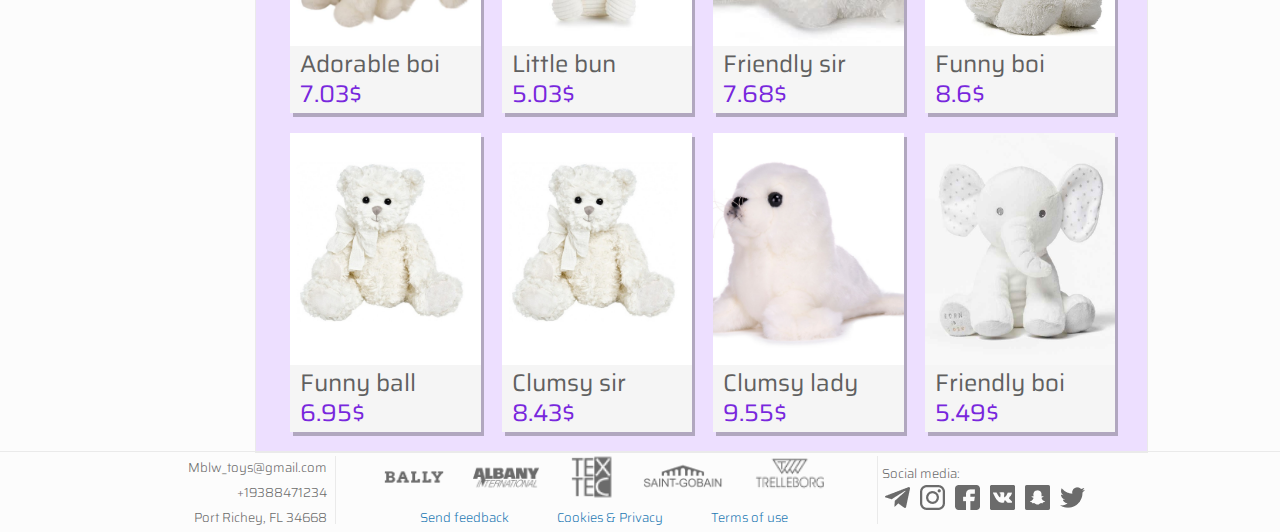
==== commit f7a36cb8: "interactive stuff" ====
--- a/bases.html
+++ b/bases.html
@@ -10,13 +10,13 @@
 	<div id="header">
 		<a href="index.html"><img src="images/logos/logo.png" style="padding-top: 12px; padding-left: 16px; float: left; display: inline-block;"></a>
 		<input type="text" class="query" placeholder="Cute bear">
-		<a href="bases.html"><strong><img src="images/icons/magnifier.png" style="margin-left: -38px; margin-bottom: -32px;"></strong></a>
+		<a href="bases.html"><img src="images/icons/magnifier.png" style="margin-left: -38px; margin-bottom: -32px;"></a>
 		<a href="cart.html"><img class="header_icon_button" src="images/icons/shopping-cart.png"></a>
 		<a href="orders.html"><img class="header_icon_button" src="images/icons/user.png"></a>
 		<div class="header_text_button" style="padding-right: 28px">
 			<a href="presets.html">Browse presets</a>
 		</div>
-		<div class="header_text_button">
+		<div class="header_text_button" style="text-shadow: rgba(0,0,0,0.25) 0px 0 8px; color:#E9DCA7;">
 			<a href="bases.html">Create your design</a>
 		</div>
 	</div>
--- a/styles.css
+++ b/styles.css
@@ -87,6 +87,11 @@
 	float: right;
 }
 
+.header_text_button:hover{
+    text-shadow: rgba(0,0,0,0.25) 0px 0 4px; 
+    color:#FFF8C9;
+}
+
 .header_icon_button{ 
 	display: inline-block; 
 	float: right; 
@@ -95,6 +100,11 @@
 	width: 32px;
 	height: 32px;
 }
+
+.header_icon_button:hover{ 
+    filter: brightness(0.95);
+}
+
 
 .query{
 	font-family: 'Saira', sans-serif;
@@ -261,6 +271,10 @@
 	padding-left: 10px;
 }
 
+.collapsible:hover{
+    background-color: #FAFAFA;
+}
+
 .content {
 	padding: 0 0 0 16px;
 	max-height: 0;
@@ -338,7 +352,6 @@
     height:100%;
 }
 
-/* HIDE RADIO */
 [type=radio] { 
     position: absolute;
     opacity: 0;
@@ -346,15 +359,13 @@
     height: 0;
 }
 
-/* IMAGE STYLES */
 [type=radio] + img {
     cursor: pointer;
     width: 90%;
     margin-left: 5%;
-    margin-top: 3px;
-}
-
-/* CHECKED STYLES */
+    margin-top: 3%;
+}
+
 [type=radio]:checked + img {
     box-shadow: 0px 0px 2px 2px #1CA8FF;
 }
